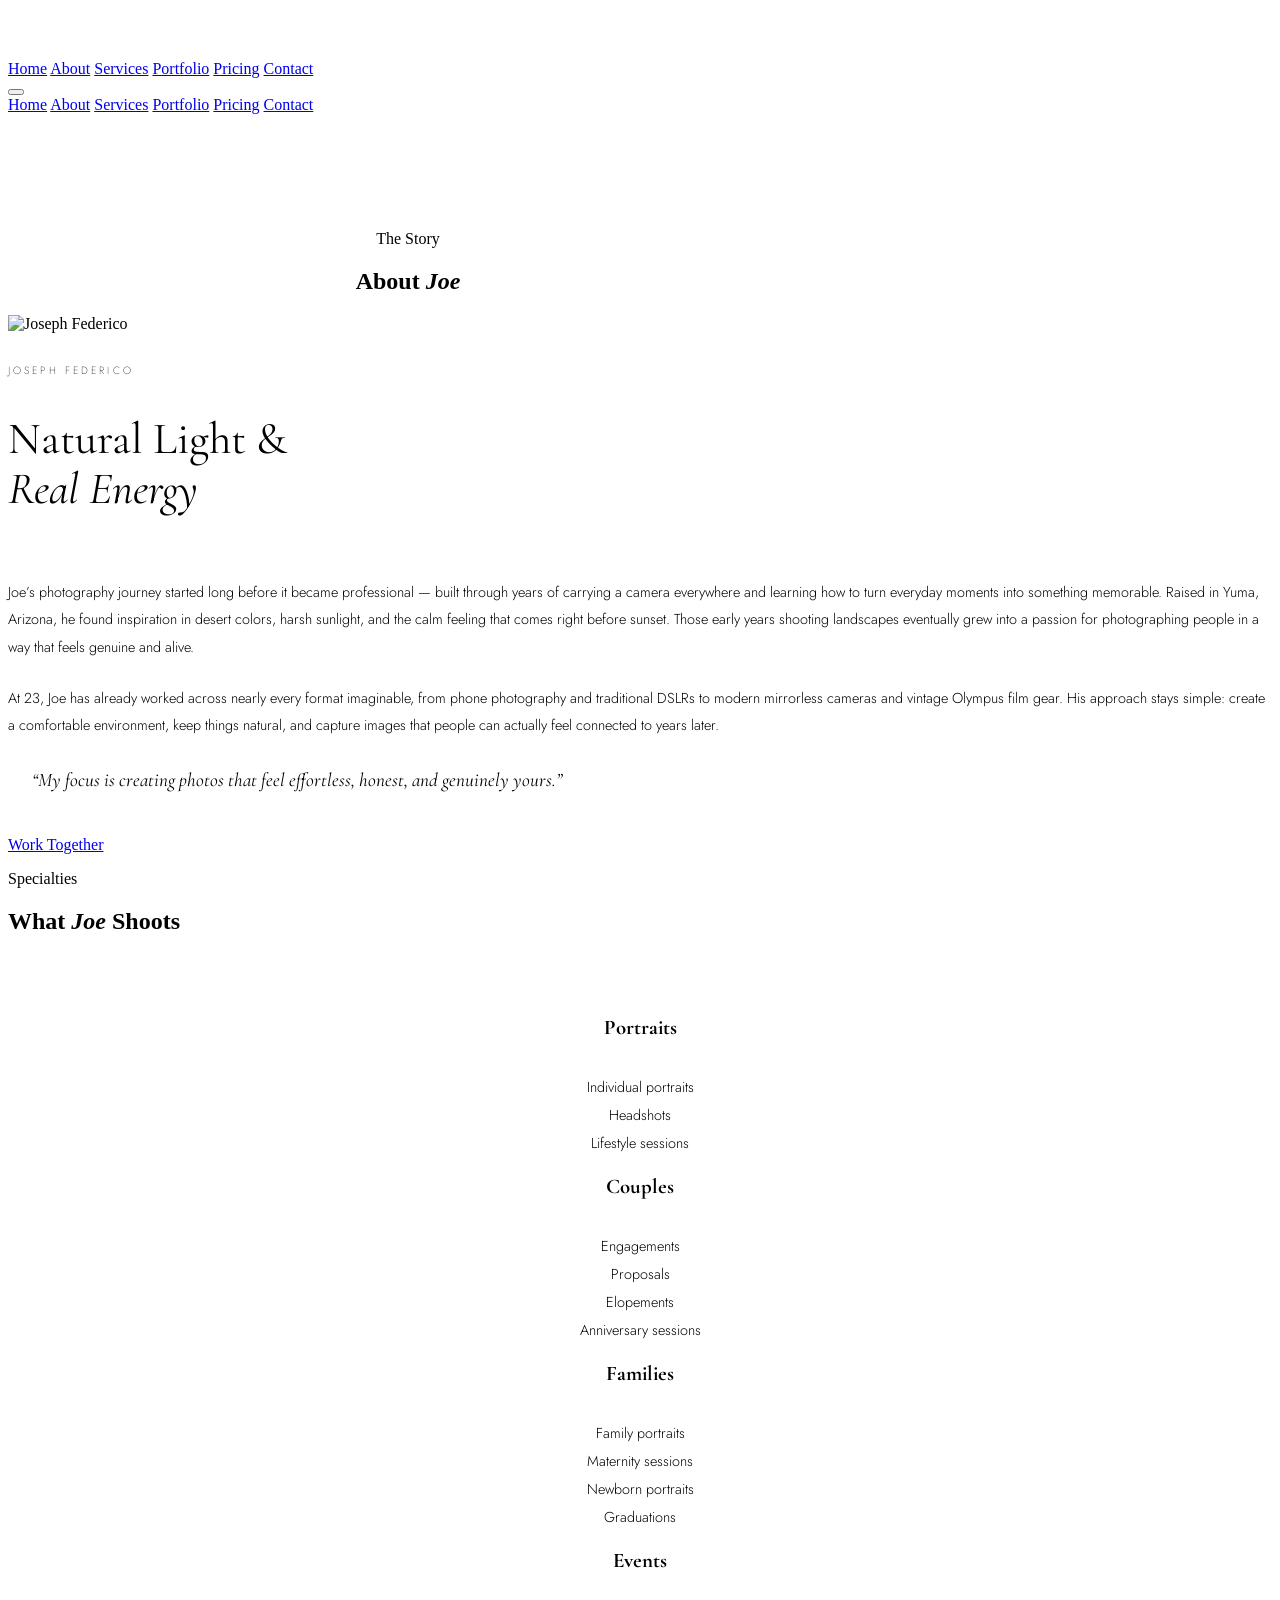
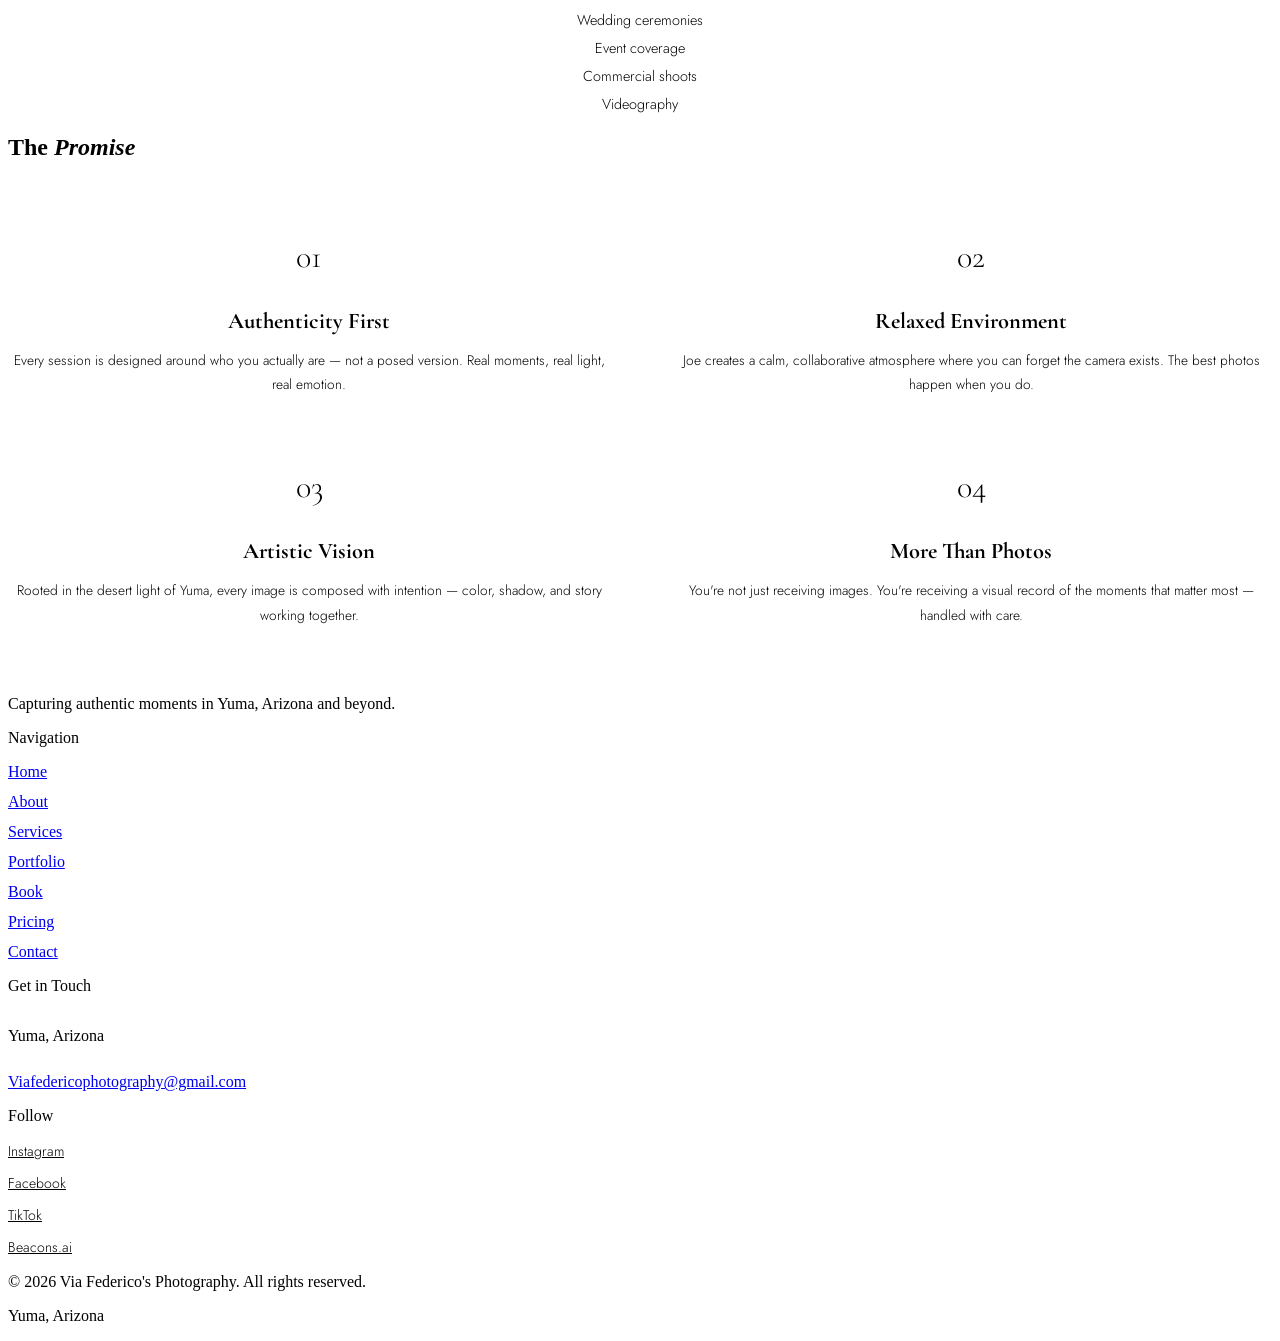
==== about.html @ 16ed3be1 "Add Vercel Web Analytics script to all pages Co-Authored-By: Claude Opus 5.5 <noreply@anthropic.com>" ====
<!DOCTYPE html>
<html lang="en">
  <head>
    <meta charset="utf-8" />
    <meta name="viewport" content="width=device-width, initial-scale=1" />
    <title>About | Via Federico's Photography</title>
    <meta
      name="description"
      content="Learn about Joe, the photographer behind Via Federico's Photography in Yuma, Arizona."
    />
    <link rel="preconnect" href="https://fonts.googleapis.com" />
    <link rel="preconnect" href="https://fonts.gstatic.com" crossorigin="anonymous" />
    <link href="https://fonts.googleapis.com/css2?family=Cormorant+Garamond:ital,wght@0,300;0,400;0,500;0,600;1,300;1,400;1,500&family=Jost:wght@200;300;400;500&display=swap" rel="stylesheet" />
    <link rel="icon" href="logo.png" type="image/png" />
    <link rel="stylesheet" href="site.css" />
  </head>
  <body>
    <header class="nav-header" id="siteHeader">
      <div class="nav-inner container">
        <a href="index.html" style="display:flex;align-items:center;gap:12px;text-decoration:none;">
          <img id="logoImage" src="logo.png" alt="Via Federico's Photography" style="height:52px;width:auto;filter:brightness(0) invert(1);transition:height 0.4s ease,filter 0.4s ease;" />
        </a>
        <nav class="nav-links">
          <a class="nav-link" href="index.html">Home</a>
          <a class="nav-link" href="about.html">About</a>
          <a class="nav-link" href="services.html">Services</a>
          <a class="nav-link" href="portfolio.html">Portfolio</a>
          <a class="nav-link" href="pricing.html">Pricing</a>
          <a class="nav-link" href="contact.html">Contact</a>
        </nav>
        <button class="mobile-menu-btn" id="menuToggle" aria-label="Toggle menu">
          <span id="burgerTop"></span>
          <span id="burgerMiddle"></span>
          <span id="burgerBottom"></span>
        </button>
      </div>
      <div class="mobile-menu" id="mobileMenu">
        <nav>
          <a href="index.html">Home</a>
          <a href="about.html">About</a>
          <a href="services.html">Services</a>
          <a href="portfolio.html">Portfolio</a>
          <a href="pricing.html">Pricing</a>
          <a href="contact.html">Contact</a>
        </nav>
      </div>
    </header>

    <main style="padding-top:100px;">
      <section class="hero-compact">
        <div class="hero-backdrop"></div>
        <div class="hero-grid" style="grid-template-columns:1fr;justify-items:center;">
          <div class="hero-copy" style="text-align:center;grid-column:1;width:100%;max-width:800px;">
            <p class="hero-subtitle">The Story</p>
            <h1 class="title">About <em>Joe</em></h1>
          </div>
        </div>
      </section>

      <section class="content-section" style="background:var(--warm-white);">
        <div class="container about-grid">
          <div class="reveal" style="position:relative;">
           <img src="assets/094A2947-Edit-1.png" alt="Joseph Federico" style="width:100%;height:auto;display:block;object-fit:cover;" />
          </div>
          <div class="reveal" style="padding-top:20px;">
            <p style="font-family:'Jost',sans-serif;font-weight:200;font-size:0.65rem;letter-spacing:0.3em;text-transform:uppercase;color:var(--olive-mid);margin-bottom:20px;">Joseph Federico</p>
            <h2 style="font-family:'Cormorant Garamond',serif;font-size:clamp(2.2rem,3.5vw,3rem);font-weight:400;color:var(--olive-deep);line-height:1.1;margin-bottom:32px;">Natural Light &amp; <br /><em>Real Energy</em></h2>
            <div style="width:60px;height:1px;background:var(--olive-light);margin-bottom:32px;"></div>
            <p style="font-family:'Jost',sans-serif;font-weight:300;font-size:0.9rem;line-height:1.9;color:var(--bark);margin-bottom:24px;">Joe’s photography journey started long before it became professional — built through years of carrying a camera everywhere and learning how to turn everyday moments into something memorable. Raised in Yuma, Arizona, he found inspiration in desert colors, harsh sunlight, and the calm feeling that comes right before sunset. Those early years shooting landscapes eventually grew into a passion for photographing people in a way that feels genuine and alive.</p>
            <p style="font-family:'Jost',sans-serif;font-weight:300;font-size:0.9rem;line-height:1.9;color:var(--bark);margin-bottom:24px;">At 23, Joe has already worked across nearly every format imaginable, from phone photography and traditional DSLRs to modern mirrorless cameras and vintage Olympus film gear. His approach stays simple: create a comfortable environment, keep things natural, and capture images that people can actually feel connected to years later.</p>
            <blockquote style="border-left:2px solid var(--olive-light);padding-left:24px;margin:0 0 40px;"><p style="font-family:'Cormorant Garamond',serif;font-style:italic;font-size:1.2rem;line-height:1.7;color:var(--olive-mid);">“My focus is creating photos that feel effortless, honest, and genuinely yours.”</p></blockquote>
            <a class="btn-dark" href="contact.html">Work Together</a>
          </div>
        </div>
      </section>

      <section class="section-compact" style="background:var(--parchment);">
        <div class="container">
          <div class="section-head center reveal" style="margin-bottom:80px;">
            <p>Specialties</p>
            <h2>What <em>Joe</em> Shoots</h2>
          </div>
          <div class="service-grid" style="text-align:center;">
            <div class="service-card reveal">
              <h3 style="font-family:'Cormorant Garamond',serif;font-size:1.3rem;color:var(--olive-deep);margin-bottom:12px;">Portraits</h3>
              <div style="width:40px;height:1px;background:var(--olive-pale);margin:12px auto 24px;"></div>
              <ul style="font-family:'Jost',sans-serif;font-weight:300;font-size:0.9rem;color:var(--bark);list-style:none;padding:0;margin:0;">
                <li style="margin-bottom:8px;">Individual portraits</li>
                <li style="margin-bottom:8px;">Headshots</li>
                <li>Lifestyle sessions</li>
              </ul>
            </div>
            <div class="service-card reveal">
              <h3 style="font-family:'Cormorant Garamond',serif;font-size:1.3rem;color:var(--olive-deep);margin-bottom:12px;">Couples</h3>
              <div style="width:40px;height:1px;background:var(--olive-pale);margin:12px auto 24px;"></div>
              <ul style="font-family:'Jost',sans-serif;font-weight:300;font-size:0.9rem;color:var(--bark);list-style:none;padding:0;margin:0;">
                <li style="margin-bottom:8px;">Engagements</li>
                <li style="margin-bottom:8px;">Proposals</li>
                <li style="margin-bottom:8px;">Elopements</li>
                <li>Anniversary sessions</li>
              </ul>
            </div>
            <div class="service-card reveal">
              <h3 style="font-family:'Cormorant Garamond',serif;font-size:1.3rem;color:var(--olive-deep);margin-bottom:12px;">Families</h3>
              <div style="width:40px;height:1px;background:var(--olive-pale);margin:12px auto 24px;"></div>
              <ul style="font-family:'Jost',sans-serif;font-weight:300;font-size:0.9rem;color:var(--bark);list-style:none;padding:0;margin:0;">
                <li style="margin-bottom:8px;">Family portraits</li>
                <li style="margin-bottom:8px;">Maternity sessions</li>
                <li style="margin-bottom:8px;">Newborn portraits</li>
                <li>Graduations</li>
              </ul>
            </div>
            <div class="service-card reveal">
              <h3 style="font-family:'Cormorant Garamond',serif;font-size:1.3rem;color:var(--olive-deep);margin-bottom:12px;">Events</h3>
              <div style="width:40px;height:1px;background:var(--olive-pale);margin:12px auto 24px;"></div>
              <ul style="font-family:'Jost',sans-serif;font-weight:300;font-size:0.9rem;color:var(--bark);list-style:none;padding:0;margin:0;">
                <li style="margin-bottom:8px;">Wedding ceremonies</li>
                <li style="margin-bottom:8px;">Event coverage</li>
                <li style="margin-bottom:8px;">Commercial shoots</li>
                <li>Videography</li>
              </ul>
            </div>
          </div>
        </div>
      </section>

      <section class="content-section" style="background:var(--warm-white);">
        <div class="container">
          <div class="section-head center reveal" style="margin-bottom:80px;">
            <h2>The <em>Promise</em></h2>
          </div>
          <div class="promise-grid" style="display:grid;grid-template-columns:1fr 1fr;gap:60px;">
            <div class="reveal">
              <div style="display:flex;flex-direction:column;align-items:center;text-align:center;">
                <div style="font-family:'Cormorant Garamond',serif;font-size:2rem;font-weight:300;color:var(--olive-mist);line-height:1;margin-bottom:12px;">01</div>
                <div>
                  <h3 style="font-family:'Cormorant Garamond',serif;font-size:1.4rem;color:var(--olive-deep);margin-bottom:12px;">Authenticity First</h3>
                  <p style="font-family:'Jost',sans-serif;font-weight:300;font-size:0.86rem;line-height:1.8;color:var(--stone);">Every session is designed around who you actually are — not a posed version. Real moments, real light, real emotion.</p>
                </div>
              </div>
            </div>
            <div class="reveal">
              <div style="display:flex;flex-direction:column;align-items:center;text-align:center;">
                <div style="font-family:'Cormorant Garamond',serif;font-size:2rem;font-weight:300;color:var(--olive-mist);line-height:1;margin-bottom:12px;">02</div>
                <div>
                  <h3 style="font-family:'Cormorant Garamond',serif;font-size:1.4rem;color:var(--olive-deep);margin-bottom:12px;">Relaxed Environment</h3>
                  <p style="font-family:'Jost',sans-serif;font-weight:300;font-size:0.86rem;line-height:1.8;color:var(--stone);">Joe creates a calm, collaborative atmosphere where you can forget the camera exists. The best photos happen when you do.</p>
                </div>
              </div>
            </div>
            <div class="reveal">
              <div style="display:flex;flex-direction:column;align-items:center;text-align:center;">
                <div style="font-family:'Cormorant Garamond',serif;font-size:2rem;font-weight:300;color:var(--olive-mist);line-height:1;margin-bottom:12px;">03</div>
                <div>
                  <h3 style="font-family:'Cormorant Garamond',serif;font-size:1.4rem;color:var(--olive-deep);margin-bottom:12px;">Artistic Vision</h3>
                  <p style="font-family:'Jost',sans-serif;font-weight:300;font-size:0.86rem;line-height:1.8;color:var(--stone);">Rooted in the desert light of Yuma, every image is composed with intention — color, shadow, and story working together.</p>
                </div>
              </div>
            </div>
            <div class="reveal">
              <div style="display:flex;flex-direction:column;align-items:center;text-align:center;">
                <div style="font-family:'Cormorant Garamond',serif;font-size:2rem;font-weight:300;color:var(--olive-mist);line-height:1;margin-bottom:12px;">04</div>
                <div>
                  <h3 style="font-family:'Cormorant Garamond',serif;font-size:1.4rem;color:var(--olive-deep);margin-bottom:12px;">More Than Photos</h3>
                  <p style="font-family:'Jost',sans-serif;font-weight:300;font-size:0.86rem;line-height:1.8;color:var(--stone);">You're not just receiving images. You're receiving a visual record of the moments that matter most — handled with care.</p>
                </div>
              </div>
            </div>
          </div>
        </div>
      </section>
    </main>

    <footer class="footer">
      <div class="container footer-grid">
        <div>
          <img src="logo.png" alt="Via Federico's Photography" style="height:60px;width:auto;margin-bottom:20px;filter:brightness(0) invert(1) opacity(0.85);" />
          <p>Capturing authentic moments in Yuma, Arizona and beyond.</p>
        </div>
        <div>
          <p class="footer-title">Navigation</p>
          <div style="display:flex;flex-direction:column;gap:12px;">
            <a href="index.html">Home</a>
            <a href="about.html">About</a>
            <a href="services.html">Services</a>
            <a href="portfolio.html">Portfolio</a>
            <a href="booking.html">Book</a>
            <a href="pricing.html">Pricing</a>
            <a href="contact.html">Contact</a>
          </div>
        </div>
        <div>
          <p class="footer-title">Get in Touch</p>
          <div style="display:flex;flex-direction:column;gap:12px;">
            <p>Yuma, Arizona</p>
            <a href="mailto:Viafedericophotography@gmail.com">Viafedericophotography@gmail.com</a>
          </div>
        </div>
        <div>
          <p class="footer-title">Follow</p>
          <div style="display:flex;flex-direction:column;gap:12px;">
            <a href="https://www.instagram.com/viafedericophotos/" target="_blank" style="font-family:'Jost',sans-serif;font-weight:300;font-size:0.88rem;color:var(--olive-pale);text-decoration:underline;display:inline-block;">Instagram</a>
            <a href="https://www.facebook.com/profile.php?id=61590409161497" target="_blank" style="font-family:'Jost',sans-serif;font-weight:300;font-size:0.88rem;color:var(--olive-pale);text-decoration:underline;display:inline-block;">Facebook</a>
            <a href="https://www.tiktok.com/@viafedericophotography" target="_blank" style="font-family:'Jost',sans-serif;font-weight:300;font-size:0.88rem;color:var(--olive-pale);text-decoration:underline;display:inline-block;">TikTok</a>
            <a href="https://beaconsai.com/viafedericophotography" target="_blank" style="font-family:'Jost',sans-serif;font-weight:300;font-size:0.88rem;color:var(--olive-pale);text-decoration:underline;display:inline-block;">Beacons.ai</a>
          </div>
        </div>
      </div>
      <div class="container footer-bottom">
        <p>&copy; 2026 Via Federico's Photography. All rights reserved.</p>
        <p>Yuma, Arizona</p>
      </div>
    </footer>

    <script src="site.js" defer></script>

    <!-- Vercel Web Analytics -->
    <script>
      window.va = window.va || function () { (window.vaq = window.vaq || []).push(arguments); };
    </script>
    <script defer src="/_vercel/insights/script.js"></script>
  </body>
</html>
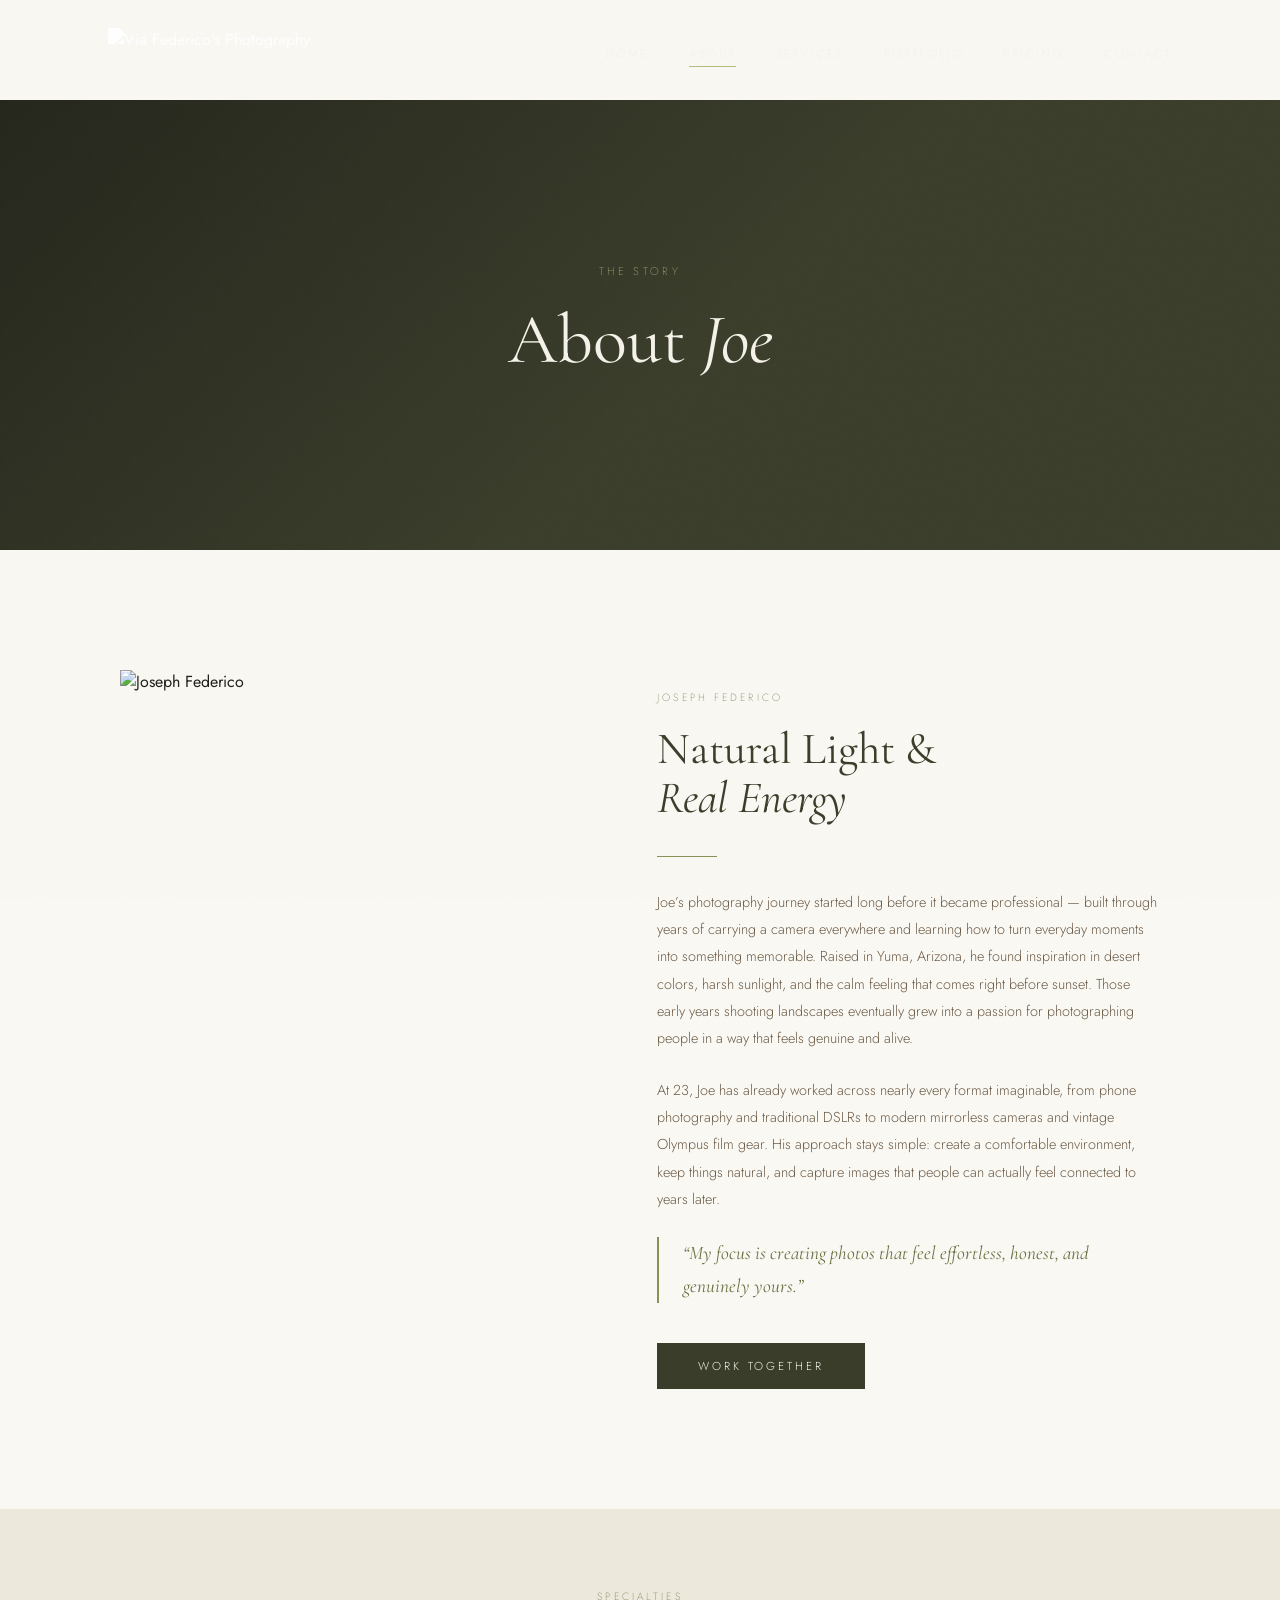
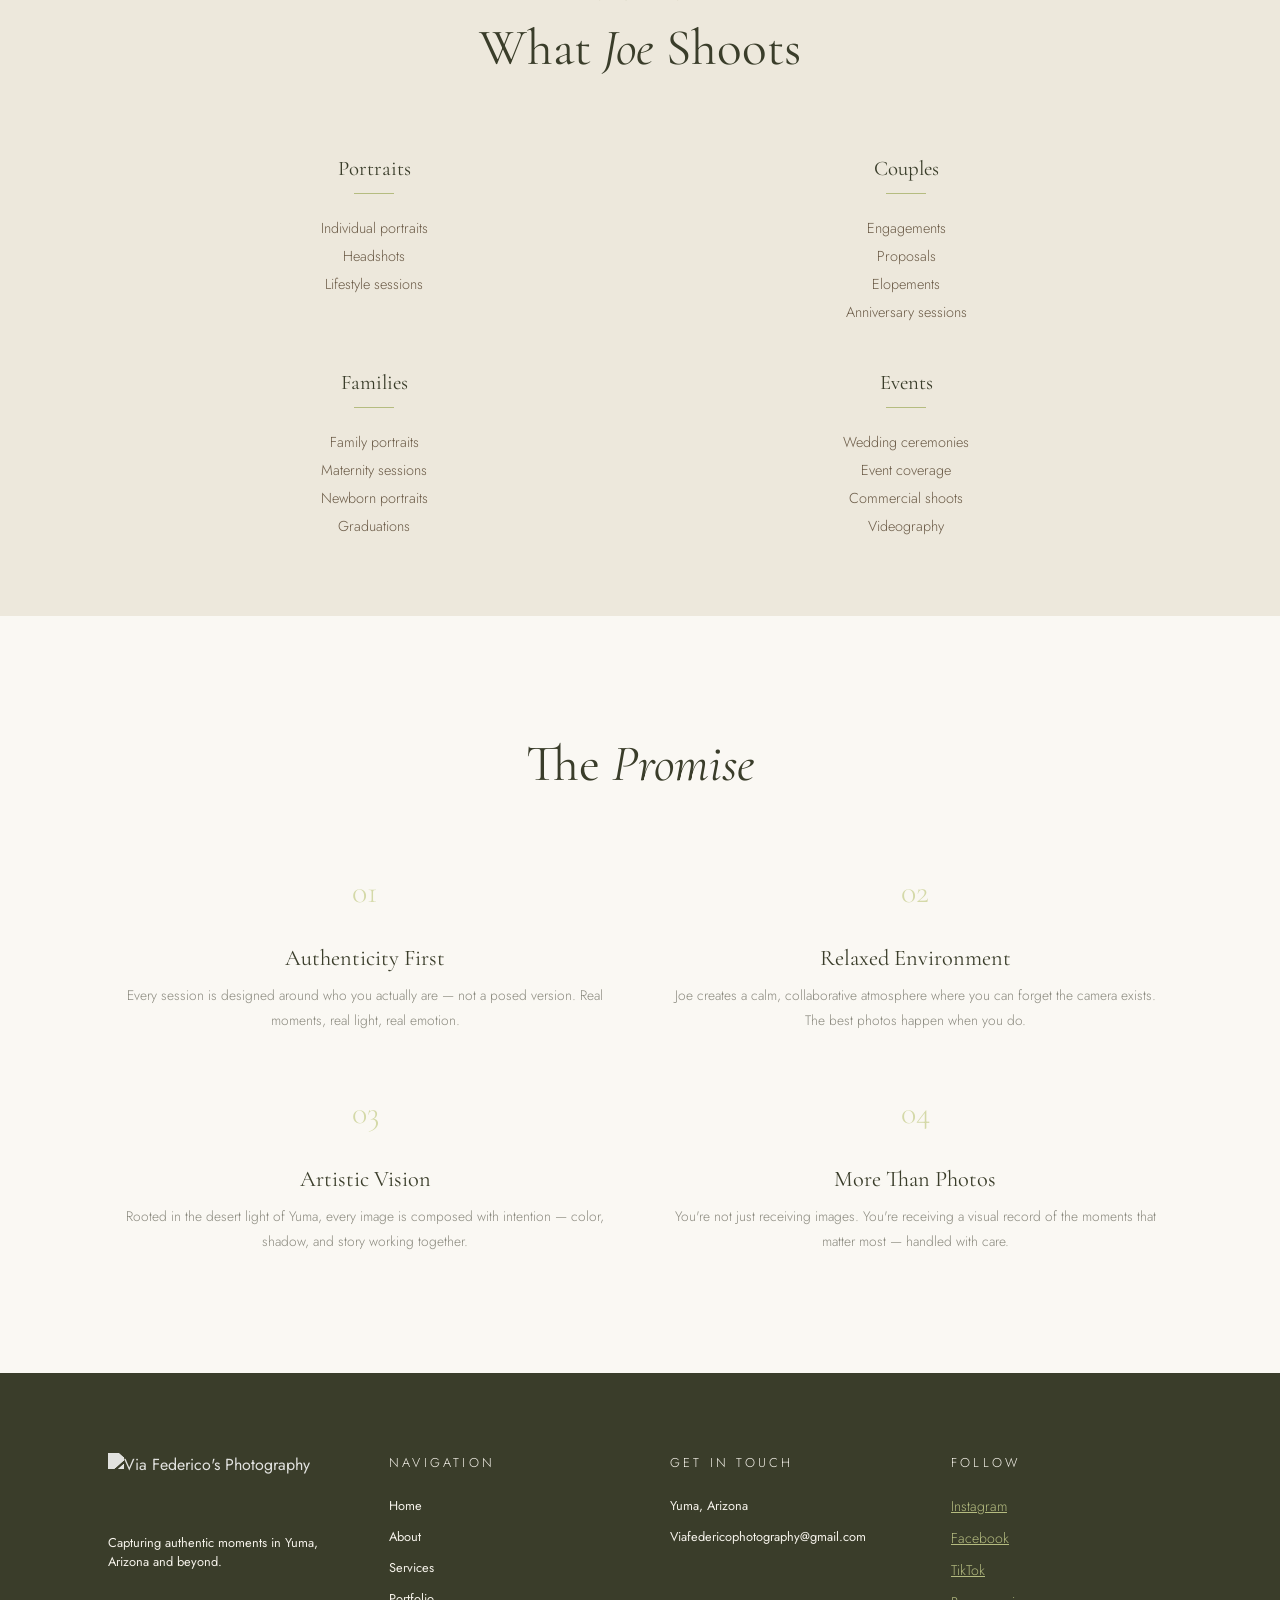
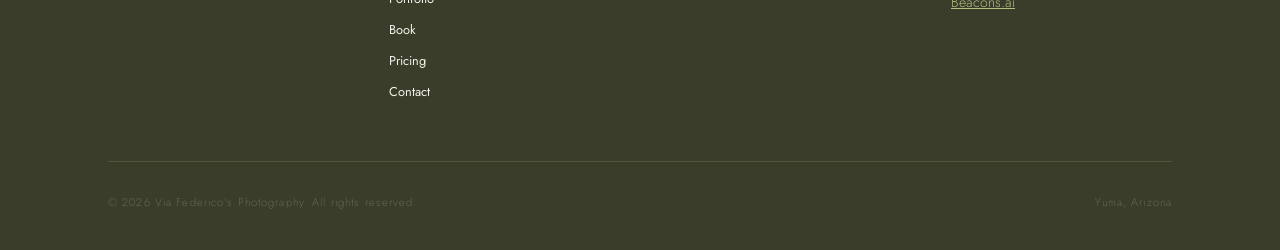
==== commit c60a6658: "Revise home, about, and pricing pages - Home: replace Recent Work grid with a 1:1 sliding carousel (" ====
--- a/about.html
+++ b/about.html
@@ -60,7 +60,7 @@
       <section class="content-section" style="background:var(--warm-white);">
         <div class="container about-grid">
           <div class="reveal" style="position:relative;">
-           <img src="assets/094A2947-Edit-1.png" alt="Joseph Federico" style="width:100%;height:auto;display:block;object-fit:cover;" />
+           <img src="assets/094A2962-2.png" alt="Joseph Federico" style="width:100%;height:auto;display:block;object-fit:cover;" />
           </div>
           <div class="reveal" style="padding-top:20px;">
             <p style="font-family:'Jost',sans-serif;font-weight:200;font-size:0.65rem;letter-spacing:0.3em;text-transform:uppercase;color:var(--olive-mid);margin-bottom:20px;">Joseph Federico</p>
@@ -74,13 +74,13 @@
         </div>
       </section>
 
-      <section class="section-compact" style="background:var(--parchment);">
+      <section class="section-compact" style="background:var(--parchment);padding-bottom:80px;">
         <div class="container">
           <div class="section-head center reveal" style="margin-bottom:80px;">
             <p>Specialties</p>
             <h2>What <em>Joe</em> Shoots</h2>
           </div>
-          <div class="service-grid" style="text-align:center;">
+          <div class="service-grid" style="text-align:center;row-gap:48px;">
             <div class="service-card reveal">
               <h3 style="font-family:'Cormorant Garamond',serif;font-size:1.3rem;color:var(--olive-deep);margin-bottom:12px;">Portraits</h3>
               <div style="width:40px;height:1px;background:var(--olive-pale);margin:12px auto 24px;"></div>
--- a/site.css
+++ b/site.css
@@ -0,0 +1,2384 @@
+:root {
+  --olive-deep: #3a3d2a;
+  --olive-dark: #4a4f32;
+  --olive-mid: #6b7042;
+  --olive-light: #8a9156;
+  --olive-pale: #b5bc80;
+  --olive-mist: #d4d9a8;
+  --cream: #f5f2ea;
+  --parchment: #ede8dc;
+  --warm-white: #faf8f3;
+  --bark: #6b5b47;
+  --terra: #a07850;
+  --sand: #c9b48a;
+  --charcoal: #1e1f18;
+  --off-black: #252620;
+  --stone: #8a897e;
+  --fog: #c8c7bc;
+  --serif: 'Cormorant Garamond', serif;
+  --sans: 'Jost', sans-serif;
+}
+
+* {
+  margin: 0;
+  padding: 0;
+  box-sizing: border-box;
+}
+
+html {
+  scroll-behavior: smooth;
+}
+
+body {
+  font-family: var(--sans);
+  background-color: var(--warm-white);
+  color: var(--charcoal);
+  -webkit-font-smoothing: antialiased;
+  overflow-x: hidden;
+}
+
+/* Headings use the serif display font, body and UI use Jost */
+h1, h2, h3, h4, h5, h6,
+.title, .subtitle, .section-head h2, .section-head h3, .offer-card h3, .pricing-card h3,
+.photographer-label, .service-label {
+  font-family: var(--serif);
+  font-weight: 400;
+}
+
+p, li, a, button, input, select, textarea, .lead, .nav-link, .offer-price, .service-copy p {
+  font-family: var(--sans);
+}
+
+/* Ensure form elements inherit the site font */
+input, textarea, select, button { font-family: var(--sans); }
+
+body::before {
+  content: '';
+  position: fixed;
+  inset: 0;
+  pointer-events: none;
+  z-index: 9999;
+  opacity: 0.025;
+  background-image: url("data:image/svg+xml,%3Csvg viewBox='0 0 256 256' xmlns='http://www.w3.org/2000/svg'%3E%3Cfilter id='noise'%3E%3CfeTurbulence type='fractalNoise' baseFrequency='0.9' numOctaves='4' stitchTiles='stitch'/%3E%3C/filter%3E%3Crect width='100%25' height='100%25' filter='url(%23noise)'/%3E%3C/svg%3E");
+  background-repeat: repeat;
+  background-size: 128px 128px;
+}
+
+img {
+  max-width: 100%;
+  display: block;
+}
+
+button,
+a {
+  font: inherit;
+}
+
+button {
+  background: none;
+  border: none;
+}
+
+.container {
+  width: min(1400px, calc(100% - 120px));
+  margin: 0 auto;
+}
+
+.nav-header {
+  position: fixed;
+  top: 0;
+  left: 0;
+  right: 0;
+  z-index: 1000;
+  transition: background 0.5s ease, box-shadow 0.5s ease, padding 0.4s ease;
+  background: transparent;
+}
+
+.nav-header.scrolled {
+  background: rgba(245, 242, 234, 0.97);
+  box-shadow: 0 1px 30px rgba(58, 61, 42, 0.08);
+  backdrop-filter: blur(12px);
+}
+
+.nav-inner {
+  display: flex;
+  align-items: center;
+  justify-content: space-between;
+  padding: 28px 48px;
+  transition: padding 0.4s ease;
+}
+
+.nav-header.scrolled .nav-inner {
+  padding: 16px 48px;
+}
+
+.nav-links {
+  display: flex;
+  gap: 40px;
+  align-items: center;
+}
+
+.nav-link {
+  color: var(--cream);
+  text-decoration: none;
+  font-family: 'Jost', sans-serif;
+  font-weight: 300;
+  font-size: 0.75rem;
+  letter-spacing: 0.2em;
+  text-transform: uppercase;
+  position: relative;
+  transition: color 0.3s ease;
+}
+
+.nav-header.scrolled .nav-link {
+  color: var(--olive-deep);
+}
+
+.nav-link::after {
+  content: '';
+  position: absolute;
+  bottom: -4px;
+  left: 0;
+  width: 0;
+  height: 1px;
+  background: var(--olive-pale);
+  transition: width 0.4s ease;
+}
+
+.nav-link:hover {
+  color: var(--olive-pale);
+}
+
+.nav-link:hover::after,
+.nav-link.active::after {
+  width: 100%;
+}
+
+/* Book link styling — highlighted CTA */
+.nav-book {
+  border: 1px solid rgba(245, 242, 234, 0.4);
+  border-radius: 4px;
+  padding: 6px 12px;
+  margin: 0 8px;
+  transition: all 0.3s ease;
+}
+
+.nav-header.scrolled .nav-book {
+  border-color: var(--olive-mid);
+  background: rgba(107, 112, 66, 0.08);
+}
+
+.nav-book:hover {
+  border-color: rgba(245, 242, 234, 0.8);
+  background: rgba(245, 242, 234, 0.08);
+}
+
+.nav-header.scrolled .nav-book:hover {
+  border-color: var(--olive-deep);
+  background: rgba(107, 112, 66, 0.15);
+}
+
+.mobile-menu-btn {
+  display: none;
+  gap: 6px;
+  flex-direction: column;
+  justify-content: center;
+  align-items: center;
+}
+
+.mobile-menu-btn span {
+  width: 24px;
+  height: 1px;
+  background: var(--cream);
+  transition: all 0.3s ease;
+}
+
+/* Burger becomes dark on scrolled (light) header */
+.nav-header.scrolled .mobile-menu-btn span {
+  background: var(--olive-deep);
+}
+
+/* Burger stays dark while mobile menu is open */
+.mobile-menu-btn.open span {
+  background: var(--olive-deep);
+}
+
+.mobile-menu {
+  background: rgba(245, 242, 234, 0.98);
+  overflow: hidden;
+  max-height: 0;
+  transition: max-height 0.5s cubic-bezier(0.16, 1, 0.3, 1);
+  backdrop-filter: blur(12px);
+}
+
+.mobile-menu.open {
+  max-height: 420px;
+}
+
+.mobile-menu nav {
+  padding: 20px 48px 32px;
+  display: flex;
+  flex-direction: column;
+  gap: 20px;
+}
+
+.mobile-menu a {
+  color: var(--olive-deep);
+  text-decoration: none;
+  font-family: 'Jost', sans-serif;
+  font-weight: 300;
+  font-size: 0.75rem;
+  letter-spacing: 0.2em;
+  text-transform: uppercase;
+}
+
+.hero-section,
+.hero-hero {
+  position: relative;
+  height: 100vh;
+  min-height: 700px;
+  background: var(--olive-deep);
+  overflow: hidden;
+  display: flex;
+  align-items: center;
+}
+
+.hero-compact {
+  position: relative;
+  height: 50vh;
+  min-height: 380px;
+  background: var(--olive-deep);
+  overflow: hidden;
+  display: flex;
+  align-items: center;
+}
+
+.hero-backdrop {
+  position: absolute;
+  inset: 0;
+  background: linear-gradient(135deg, rgba(30, 31, 24, 0.78) 0%, rgba(58, 61, 42, 0.45) 55%, transparent 100%);
+  z-index: 1;
+}
+
+.hero-grid {
+  position: relative;
+  z-index: 2;
+  display: grid;
+  grid-template-columns: 1fr 1fr;
+  gap: 80px;
+  width: 100%;
+  max-width: 1400px;
+  margin: 0 auto;
+  padding: 0 60px;
+  align-items: center;
+}
+
+.hero-copy p,
+.hero-copy h1,
+.hero-copy h2,
+.hero-copy h3,
+.hero-copy h4,
+.hero-compact p,
+.hero-compact h1 {
+  color: var(--cream);
+}
+
+.hero-subtitle,
+.hero-compact .hero-subtitle {
+  font-family: 'Jost', sans-serif;
+  font-weight: 200;
+  font-size: 0.7rem;
+  letter-spacing: 0.3em;
+  text-transform: uppercase;
+  color: var(--olive-pale);
+  margin-bottom: 24px;
+}
+
+.title,
+.hero-compact .title {
+  font-family: 'Cormorant Garamond', serif;
+  font-size: clamp(3.2rem, 5.5vw, 5.2rem);
+  font-weight: 400;
+  line-height: 1.05;
+  margin-bottom: 10px;
+}
+
+.subtitle {
+  font-family: 'Cormorant Garamond', serif;
+  font-size: clamp(3.2rem, 5.5vw, 5.2rem);
+  font-weight: 300;
+  font-style: italic;
+  line-height: 1.05;
+  color: var(--olive-mist);
+  margin-bottom: 36px;
+}
+
+.lead {
+  font-family: 'Jost', sans-serif;
+  font-weight: 300;
+  font-size: 0.92rem;
+  line-height: 1.85;
+  color: rgba(245, 242, 234, 0.7);
+  max-width: 400px;
+  margin-bottom: 48px;
+}
+
+.hero-actions,
+.hero-actions--wrap {
+  display: flex;
+  gap: 20px;
+  flex-wrap: wrap;
+}
+
+.btn-primary,
+.btn-dark {
+  display: inline-block;
+  padding: 14px 40px;
+  font-family: 'Jost', sans-serif;
+  font-weight: 300;
+  font-size: 0.72rem;
+  letter-spacing: 0.25em;
+  text-transform: uppercase;
+  text-decoration: none;
+  cursor: pointer;
+  transition: all 0.4s ease;
+}
+
+.btn-primary {
+  position: relative;
+  overflow: hidden;
+  border: 1px solid var(--olive-pale);
+  color: var(--cream);
+  background: transparent;
+}
+
+.btn-primary::before {
+  content: '';
+  position: absolute;
+  inset: 0;
+  background: var(--olive-mid);
+  transform: translateX(-100%);
+  transition: transform 0.4s ease;
+  z-index: -1;
+}
+
+.btn-primary:hover::before {
+  transform: translateX(0);
+}
+
+.btn-primary:hover {
+  border-color: var(--olive-mid);
+}
+
+.btn-dark {
+  background: var(--olive-deep);
+  border: 1px solid var(--olive-deep);
+  color: var(--cream);
+}
+
+.btn-dark:hover {
+  background: var(--olive-mid);
+  border-color: var(--olive-mid);
+}
+
+.btn-small {
+  padding: 10px 24px;
+  font-size: 0.7rem;
+  letter-spacing: 0.22em;
+}
+
+.get-in-touch {
+  padding: 100px 60px 110px;
+}
+
+.get-in-touch .section-head {
+  margin-bottom: 24px;
+}
+
+.get-in-touch .lead {
+  margin-bottom: 32px;
+  color: rgba(245, 242, 234, 0.9);
+}
+
+.photographer-copy h3 {
+  font-family: 'Cormorant Garamond', serif;
+  font-size: clamp(2.0rem, 4vw, 3.2rem);
+  font-weight: 400;
+  line-height: 1.05;
+  color: var(--olive-deep);
+  margin-bottom: 18px;
+}
+
+.hero-image {
+  display: flex;
+  justify-content: center;
+  align-items: center;
+}
+
+.hero-image img {
+  max-width: 420px;
+  width: 100%;
+  opacity: 1;
+  filter: none;
+  mix-blend-mode: normal;
+}
+
+.hero-scroll-hint {
+  position: absolute;
+  bottom: 40px;
+  right: 60px;
+  z-index: 2;
+  display: flex;
+  flex-direction: column;
+  align-items: center;
+  gap: 8px;
+}
+
+.hero-scroll-hint span {
+  font-family: 'Jost', sans-serif;
+  font-weight: 200;
+  font-size: 0.58rem;
+  letter-spacing: 0.25em;
+  text-transform: uppercase;
+  color: rgba(245, 242, 234, 0.35);
+  writing-mode: vertical-rl;
+}
+
+.hero-scroll-line {
+  width: 1px;
+  height: 50px;
+  background: linear-gradient(to bottom, rgba(245, 242, 234, 0.3), transparent);
+  animation: pulseAnim 2s infinite;
+}
+
+.slideshow-container {
+  position: absolute;
+  inset: 0;
+}
+
+.slideshow-slide {
+  position: absolute;
+  inset: 0;
+  opacity: 0;
+  transition: opacity 1.4s ease-in-out;
+}
+
+.slideshow-slide.active {
+  opacity: 1;
+}
+
+.photo-placeholder {
+  background-color: #1a1a1a;
+  position: relative;
+  overflow: hidden;
+}
+
+.photo-placeholder::after {
+  content: 'RESERVED';
+  position: absolute;
+  top: 50%;
+  left: 50%;
+  transform: translate(-50%, -50%);
+  font-family: 'Jost', sans-serif;
+  font-weight: 200;
+  font-size: 0.65rem;
+  letter-spacing: 0.35em;
+  color: rgba(255, 255, 255, 0.25);
+  text-transform: uppercase;
+}
+
+.slideshow-dot-row {
+  position: absolute;
+  bottom: 40px;
+  left: 60px;
+  display: flex;
+  gap: 8px;
+  z-index: 10;
+}
+
+.slide-dot {
+  border: none;
+  cursor: pointer;
+  padding: 0;
+  transition: all 0.4s ease;
+  background: rgba(245, 242, 234, 0.3);
+  height: 2px;
+}
+
+.slide-dot.active {
+  width: 28px;
+  background: var(--olive-pale);
+}
+
+.slide-dot:not(.active) {
+  width: 8px;
+}
+
+.slide-caption {
+  position: absolute;
+  bottom: 80px;
+  left: 60px;
+  font-family: 'Cormorant Garamond', serif;
+  font-style: italic;
+  font-size: 1.1rem;
+  color: rgba(245, 242, 234, 0.45);
+  letter-spacing: 0.05em;
+}
+
+.marquee-strip {
+  background: var(--olive-mid);
+  padding: 26px 60px;
+  display: flex;
+  align-items: center;
+  justify-content: center;
+  gap: 50px;
+  flex-wrap: wrap;
+}
+
+.marquee-item {
+  font-family: 'Jost', sans-serif;
+  font-weight: 200;
+  font-size: 0.65rem;
+  letter-spacing: 0.3em;
+  text-transform: uppercase;
+  color: var(--cream);
+  opacity: 0.85;
+  display: flex;
+  align-items: center;
+  gap: 20px;
+}
+
+.marquee-item .dot {
+  width: 4px;
+  height: 4px;
+  border-radius: 50%;
+  background: var(--olive-pale);
+  opacity: 0.5;
+}
+
+.content-section,
+.section-block,
+.section-compact {
+  padding: 120px 60px;
+}
+
+.section-compact {
+  padding: 80px 60px 0;
+}
+
+.section-head {
+  text-align: left;
+  margin-bottom: 72px;
+}
+
+.section-head.center {
+  text-align: center;
+}
+
+.section-head p {
+  font-family: 'Jost', sans-serif;
+  font-weight: 200;
+  font-size: 0.65rem;
+  letter-spacing: 0.3em;
+  text-transform: uppercase;
+  color: var(--olive-mid);
+  margin-bottom: 16px;
+}
+
+.section-head h2 {
+  font-family: 'Cormorant Garamond', serif;
+  font-size: clamp(2.4rem, 4vw, 3.4rem);
+  font-weight: 400;
+  color: var(--olive-deep);
+  line-height: 1.1;
+}
+
+.section-head p.lead {
+  font-family: 'Jost', sans-serif;
+  font-weight: 300;
+  font-size: 0.88rem;
+  line-height: 1.85;
+  color: var(--stone);
+  max-width: 380px;
+  margin-left: auto;
+}
+
+.portfolio-filters,
+.pricing-tabs {
+  display: flex;
+  flex-wrap: wrap;
+  gap: 8px;
+  justify-content: center;
+}
+
+.filter-button,
+.tab-button {
+  background: none;
+  border: none;
+  padding: 12px 20px;
+  font-family: 'Jost', sans-serif;
+  font-weight: 300;
+  font-size: 0.75rem;
+  letter-spacing: 0.2em;
+  text-transform: uppercase;
+  color: var(--stone);
+  cursor: pointer;
+  transition: all 0.3s ease;
+}
+
+.filter-button.active,
+.tab-button.active {
+  color: var(--olive-deep);
+  border-bottom: 2px solid var(--olive-mid);
+}
+
+.portfolio-grid {
+  columns: 3 300px;
+  gap: 10px;
+}
+
+.portfolio-item {
+  break-inside: avoid;
+  margin-bottom: 10px;
+  position: relative;
+  overflow: hidden;
+}
+
+.portfolio-item.hidden {
+  display: none;
+}
+
+.portfolio-item .overlay {
+  position: absolute;
+  inset: 0;
+  background: rgba(58, 61, 42, 0.7);
+  opacity: 0;
+  transition: opacity 0.4s ease;
+  display: flex;
+  align-items: center;
+  justify-content: center;
+}
+
+.portfolio-item:hover .overlay {
+  opacity: 1;
+}
+
+.portfolio-item .overlay p,
+.portfolio-item .overlay span {
+  text-align: center;
+}
+
+.portfolio-card {
+  display: grid;
+  gap: 24px;
+  background: var(--parchment);
+  padding: 28px;
+  border: 1px solid rgba(58, 61, 42, 0.08);
+}
+
+.portfolio-card h3 {
+  font-family: 'Cormorant Garamond', serif;
+  font-size: 1.4rem;
+  color: var(--olive-deep);
+  margin-bottom: 16px;
+}
+
+.service-section,
+.pricing-section,
+.contact-section,
+.about-grid {
+  display: grid;
+  gap: 80px;
+}
+
+.about-grid {
+  grid-template-columns: 1fr 1.1fr;
+  align-items: start;
+}
+
+.service-grid {
+  display: grid;
+  grid-template-columns: repeat(2, 1fr);
+  gap: 24px;
+}
+
+.photographer-grid {
+  display: grid;
+  grid-template-columns: 60% 40%;
+  gap: 80px;
+  align-items: start;
+}
+
+.photographer-media .photo-placeholder {
+  min-height: 620px;
+  border: 1px solid rgba(58, 61, 42, 0.12);
+  box-shadow: 0 40px 70px rgba(58, 61, 42, 0.08);
+  background-color: #111111;
+}
+
+.photographer-media {
+  position: relative;
+  display: flex;
+  justify-content: center;
+}
+.photographer-copy {
+  display: flex;
+  flex-direction: column;
+  justify-content: center;
+}
+
+.promise-grid {
+  display: grid;
+  grid-template-columns: 1fr 1fr;
+  gap: 60px;
+}
+
+.promise-grid > div > div {
+  display: flex;
+  flex-direction: row;
+  align-items: flex-start;
+  gap: 24px;
+}
+
+.promise-grid > div > div > div:first-child {
+  font-family: 'Cormorant Garamond', serif;
+  font-size: 2rem;
+  font-weight: 300;
+  color: var(--olive-mist);
+  line-height: 1;
+  flex-shrink: 0;
+  padding-top: 4px;
+}
+
+.offer-grid,
+.client-box-grid {
+  display: grid;
+  grid-template-columns: repeat(3, minmax(0, 1fr));
+  gap: 24px;
+  max-width: 1200px;
+  margin: 0 auto;
+  grid-auto-rows: 1fr;
+}
+
+.client-words {
+  padding-top: 140px;
+  padding-bottom: 140px;
+}
+
+.client-words .section-head {
+  margin-bottom: 48px;
+}
+
+.client-words .section-head p {
+  color: var(--olive-mist);
+  letter-spacing: 0.35em;
+}
+
+.client-words .section-head h2 {
+  font-size: clamp(2.8rem, 5vw, 4.4rem);
+  color: var(--cream);
+}
+
+.client-box-grid {
+  gap: 36px;
+  max-width: 1180px;
+  margin: 0 auto;
+}
+
+.client-box {
+  background: rgba(255,255,255,0.02);
+  border: 1px solid rgba(255,255,255,0.03);
+  padding: 44px 36px;
+  min-height: 300px;
+  text-align: left;
+}
+
+.client-box h3 {
+  color: var(--olive-mist);
+  font-family: 'Cormorant Garamond', serif;
+  font-style: italic;
+  font-size: 1.1rem;
+  margin-top: 28px;
+}
+
+.client-box p {
+  color: rgba(245,242,234,0.72);
+  font-style: italic;
+  line-height: 1.9;
+  margin-top: 12px;
+}
+
+.client-box::before {
+  content: '';
+  position: absolute;
+  inset: 0;
+  border: 1px solid rgba(58,61,42,0.04);
+  pointer-events: none;
+}
+
+.client-box .quote-mark {
+  color: rgba(245,242,234,0.06);
+}
+
+.offer-card {
+  display: flex;
+  flex-direction: column;
+  justify-content: center;
+  align-items: center;
+  background: var(--warm-white);
+  color: var(--charcoal);
+  border: 1px solid rgba(58, 61, 42, 0.25);
+  padding: 32px;
+  text-decoration: none;
+  transition: transform 0.3s ease, border-color 0.3s ease, box-shadow 0.3s ease, background 0.3s ease;
+  min-height: 320px;
+  text-align: center;
+}
+
+.client-box {
+  display: flex;
+  flex-direction: column;
+  justify-content: center;
+  align-items: center;
+  background: rgba(245,242,234,0.02);
+  color: var(--cream);
+  border: 1px solid rgba(245,242,234,0.04);
+  padding: 32px;
+  text-decoration: none;
+  transition: transform 0.3s ease, border-color 0.3s ease, box-shadow 0.3s ease, background 0.3s ease;
+  min-height: 320px;
+  text-align: center;
+}
+
+.offer-card:hover,
+.offer-card:focus-visible {
+  transform: translateY(-4px);
+  border-color: var(--olive-mid);
+  box-shadow: 0 24px 40px rgba(58, 61, 42, 0.18);
+  background: #f8f6f0;
+}
+
+.client-box:hover,
+.client-box:focus-visible {
+  transform: translateY(-4px);
+  border-color: rgba(245,242,234,0.08);
+  box-shadow: 0 18px 36px rgba(0,0,0,0.14);
+  background: rgba(255,255,255,0.03);
+}
+
+.offer-card h3,
+.offer-card p,
+.client-box h3,
+.client-box p {
+  margin: 0 0 18px;
+}
+
+.offer-card h3,
+.client-box h3 {
+  font-size: clamp(1.4rem, 2.4vw, 1.7rem);
+}
+
+.photographer-label {
+  font-family: 'Jost', sans-serif;
+  font-weight: 200;
+  font-size: 0.65rem;
+  letter-spacing: 0.3em;
+  text-transform: uppercase;
+  color: var(--olive-mid);
+  margin-bottom: 18px;
+}
+
+.divider {
+  width: 60px;
+  height: 2px;
+  background: var(--olive-mid);
+  margin: 8px 0 18px 0;
+}
+
+.photographer-quote {
+  font-family: 'Cormorant Garamond', serif;
+  font-size: 1rem;
+  color: var(--stone);
+}
+
+.experience-badge {
+  position: absolute;
+  bottom: -42px;
+  right: -36px;
+  width: 140px;
+  height: 110px;
+  background: var(--olive-dark);
+  color: var(--cream);
+  display: flex;
+  flex-direction: column;
+  justify-content: center;
+  align-items: center;
+  box-shadow: 0 20px 40px rgba(58,61,42,0.12);
+  transform: rotate(-2deg);
+
+}
+
+.experience-badge .exp-number {
+  font-family: 'Cormorant Garamond', serif;
+  font-size: 2.4rem;
+  line-height: 1;
+  margin-bottom: 6px;
+}
+
+.experience-badge .exp-sub {
+  font-family: 'Jost', sans-serif;
+  font-size: 0.6rem;
+  letter-spacing: 0.18em;
+  text-transform: uppercase;
+}
+
+.offer-card h3 {
+  font-family: 'Cormorant Garamond', serif;
+  color: var(--olive-deep);
+}
+
+.client-box h3 {
+  font-family: 'Cormorant Garamond', serif;
+  color: var(--cream);
+}
+
+.offer-card p {
+  color: var(--stone);
+}
+
+.client-box p {
+  color: rgba(245,242,234,0.9);
+}
+
+.offer-card .offer-price,
+.offer-card p[data-price],
+.offer-card p:last-child {
+  font-family: 'Jost', sans-serif;
+  font-weight: 500;
+  font-size: 0.9rem;
+  letter-spacing: 0.12em;
+  color: var(--olive-mid);
+  margin-top: 18px;
+}
+
+.client-box {
+  display: flex;
+  flex-direction: column;
+  justify-content: center;
+  align-items: center;
+}
+
+.client-box h3 {
+  margin-bottom: 16px;
+}
+
+.client-box p {
+  margin: 0;
+}
+
+.service-block {
+  display: grid;
+  grid-template-columns: 1fr minmax(420px, 0.55fr);
+  gap: 80px;
+  align-items: center;
+  margin-bottom: 90px;
+}
+
+.content-section--green {
+  background: linear-gradient(180deg, rgba(107,112,66,0.10) 0%, rgba(107,112,66,0.06) 100%);
+  padding: 140px 60px;
+}
+
+.services-list {
+  max-width: 1200px;
+  margin: 0 auto;
+}
+
+.service-block {
+  gap: 72px;
+}
+
+.service-block--reverse {
+  grid-template-columns: minmax(420px, 0.55fr) 1fr;
+}
+
+.service-media {
+  display: flex;
+  justify-content: center;
+}
+
+.service-media .photo-placeholder {
+  width: 100%;
+  max-width: 560px;
+  aspect-ratio: 4 / 3;
+  width: 100%;
+  background: #111111;
+  border: 1px solid rgba(58, 61, 42, 0.12);
+  box-shadow: 0 40px 80px rgba(0, 0, 0, 0.12);
+}
+
+.service-copy {
+  display: flex;
+  flex-direction: column;
+  justify-content: center;
+  gap: 24px;
+}
+
+.service-label {
+  font-family: 'Jost', sans-serif;
+  font-weight: 200;
+  font-size: 0.65rem;
+  letter-spacing: 0.3em;
+  text-transform: uppercase;
+  color: var(--olive-mid);
+  margin-bottom: 12px;
+}
+
+.service-block h2 {
+  font-family: 'Cormorant Garamond', serif;
+  font-size: clamp(2.4rem, 4vw, 3.4rem);
+  font-weight: 400;
+  color: var(--olive-deep);
+  line-height: 1.05;
+  margin: 0;
+}
+
+.service-divider {
+  width: 60px;
+  height: 1px;
+  background: var(--olive-pale);
+  margin: 0;
+}
+
+.service-copy p {
+  font-family: 'Jost', sans-serif;
+  font-weight: 300;
+  font-size: 0.92rem;
+  line-height: 1.9;
+  color: var(--stone);
+  max-width: 640px;
+  margin-bottom: 10px;
+}
+
+.service-copy {
+  padding: 4px 0;
+}
+
+.service-copy ul {
+  list-style: none;
+  padding: 0;
+  display: grid;
+  gap: 14px;
+  margin: 0;
+}
+
+.service-copy ul li {
+  font-family: 'Jost', sans-serif;
+  font-weight: 300;
+  font-size: 0.88rem;
+  color: var(--olive-mid);
+  position: relative;
+  padding-left: 18px;
+}
+
+.service-copy ul li:before {
+  content: '–';
+  position: absolute;
+  left: 0;
+  top: 0;
+  color: var(--olive-pale);
+}
+
+.service-copy a.btn-dark {
+  width: max-content;
+}
+
+.service-block.reveal {
+  opacity: 0;
+  transform: translateY(40px);
+}
+
+.service-block.reveal.reveal-left {
+  transform: translateX(-60px) translateY(40px);
+  transition: opacity 0.8s cubic-bezier(.2,.8,.2,1), transform 0.8s cubic-bezier(.2,.8,.2,1);
+}
+
+.service-block.reveal.reveal-right {
+  transform: translateX(60px) translateY(40px);
+  transition: opacity 1.05s cubic-bezier(.2,.8,.2,1), transform 1.05s cubic-bezier(.2,.8,.2,1);
+}
+
+.service-block.reveal.visible {
+  opacity: 1;
+  transform: translateX(0) translateY(0);
+}
+
+@media (max-width: 980px) {
+  .service-block,
+  .service-block--reverse {
+    grid-template-columns: 1fr;
+  }
+
+  .service-block--reverse {
+    direction: ltr;
+  }
+
+  .service-media .photo-placeholder {
+    min-height: 320px;
+  }
+}
+
+.pricing-section {
+  gap: 40px;
+}
+
+/* ── Good to Know section ── */
+.good-to-know-section {
+  background: var(--parchment);
+  padding: 100px 60px;
+}
+
+.good-to-know-grid {
+  display: grid;
+  grid-template-columns: repeat(2, 1fr);
+  gap: 40px;
+  max-width: 960px;
+  margin: 0 auto;
+}
+
+.good-to-know-item {
+  text-align: center;
+  padding-bottom: 32px;
+  border-bottom: 1px solid var(--olive-mist);
+}
+
+.good-to-know-item h3 {
+  font-family: 'Cormorant Garamond', serif;
+  font-size: 1.2rem;
+  color: var(--olive-deep);
+  margin-bottom: 12px;
+}
+
+.good-to-know-item p {
+  font-family: 'Jost', sans-serif;
+  font-weight: 300;
+  font-size: 0.84rem;
+  line-height: 1.8;
+  color: var(--stone);
+}
+
+@media (max-width: 768px) {
+  .good-to-know-section {
+    padding: 80px 20px;
+  }
+  .good-to-know-grid {
+    grid-template-columns: 1fr;
+  }
+}
+
+@media (max-width: 480px) {
+  .good-to-know-section {
+    padding: 60px 16px;
+  }
+}
+
+.pricing-grid {
+  display: grid;
+  grid-template-columns: repeat(3, 1fr);
+  gap: 24px;
+}
+
+.pricing-card {
+  padding: 48px 36px;
+  position: relative;
+  background: var(--parchment);
+  transition: transform 0.28s cubic-bezier(.2,.8,.2,1), box-shadow 0.28s ease;
+  border-radius: 10px;
+  box-shadow: 0 12px 30px rgba(15,15,15,0.06);
+  text-align: center;
+}
+
+/* Center all text elements inside pricing cards */
+.pricing-card h3,
+.pricing-card h4,
+.pricing-card p,
+.pricing-card ul,
+.pricing-card li {
+  text-align: center;
+}
+
+/* Center list items (they use flex) */
+.pricing-card li {
+  justify-content: center;
+}
+
+/* Book button full-width and centered */
+.pricing-card .btn-dark,
+.pricing-card .btn-primary {
+  display: block;
+  width: 100%;
+  text-align: center;
+  margin-top: 32px;
+}
+
+.pricing-card.popular {
+  background: var(--olive-deep);
+}
+
+.pricing-card.popular h3,
+.pricing-card.popular p,
+.pricing-card.popular li {
+  color: var(--cream);
+}
+
+.pricing-card .popular-badge {
+  position: absolute;
+  top: 18px;
+  right: 18px;
+  background: var(--olive-mid);
+  padding: 8px 16px;
+  color: var(--cream);
+  font-size: 0.62rem;
+  letter-spacing: 0.18em;
+  text-transform: uppercase;
+  border-radius: 6px;
+  box-shadow: 0 6px 18px rgba(11,12,6,0.12);
+}
+
+.pricing-card.popular {
+  transform: translateY(-6px);
+  box-shadow: 0 22px 48px rgba(11,12,6,0.18);
+}
+
+.pricing-card li {
+  list-style: none;
+  padding-bottom: 12px;
+  margin-bottom: 12px;
+  display: flex;
+  align-items: center;
+  gap: 12px;
+}
+
+.pricing-card li svg {
+  width: 12px;
+  height: 12px;
+  flex-shrink: 0;
+}
+
+.pricing-panel {
+  display: none;
+}
+
+.pricing-panel.active {
+  display: block;
+}
+
+.contact-grid {
+  display: grid;
+  grid-template-columns: 1fr 2fr;
+  gap: 100px;
+}
+
+.contact-panel {
+  display: flex;
+  flex-direction: column;
+  gap: 28px;
+}
+
+.contact-info h2,
+.section-head h2 {
+  margin-bottom: 32px;
+}
+
+.contact-info p,
+.contact-info a,
+.contact-info div p {
+  font-family: 'Jost', sans-serif;
+  font-weight: 300;
+  font-size: 0.88rem;
+  color: var(--bark);
+  line-height: 1.85;
+}
+
+.contact-info a {
+  color: var(--bark);
+  text-decoration: none;
+}
+
+.contact-info a:hover {
+  color: var(--olive-mid);
+}
+
+.contact-form {
+  display: grid;
+  gap: 36px;
+}
+
+.form-grid {
+  display: grid;
+  grid-template-columns: 1fr 1fr;
+  gap: 40px;
+}
+
+.form-field {
+  display: grid;
+  gap: 8px;
+}
+
+.form-field label {
+  font-family: 'Jost', sans-serif;
+  font-weight: 200;
+  font-size: 0.6rem;
+  letter-spacing: 0.25em;
+  text-transform: uppercase;
+  color: var(--olive-mid);
+}
+
+.form-field input,
+.form-field select,
+.form-field textarea {
+  width: 100%;
+  background: var(--warm-white);
+  border: none;
+  border-bottom: 1px solid var(--olive-mist);
+  padding: 16px 0;
+  font-family: 'Jost', sans-serif;
+  font-weight: 300;
+  font-size: 0.88rem;
+  color: var(--charcoal);
+  outline: none;
+  transition: border-color 0.3s ease;
+  letter-spacing: 0.02em;
+}
+
+.form-field textarea {
+  resize: vertical;
+  border: 1px solid var(--olive-mist);
+  padding: 16px;
+}
+
+.form-actions {
+  display: flex;
+  gap: 20px;
+  align-items: center;
+  flex-wrap: wrap;
+}
+
+.form-actions p {
+  font-family: 'Jost', sans-serif;
+  font-weight: 200;
+  font-size: 0.72rem;
+  letter-spacing: 0.05em;
+  color: var(--stone);
+}
+
+.success-message {
+  text-align: center;
+  padding: 60px 40px;
+  background: var(--warm-white);
+  border: 1px solid var(--olive-mist);
+}
+
+.success-message h2 {
+  font-family: 'Cormorant Garamond', serif;
+  font-size: 2.8rem;
+  color: var(--olive-mid);
+  font-style: italic;
+  margin-bottom: 16px;
+}
+
+.success-message p {
+  font-family: 'Jost', sans-serif;
+  font-weight: 300;
+  font-size: 0.9rem;
+  line-height: 1.8;
+  color: var(--stone);
+}
+
+.footer {
+  background: var(--olive-deep);
+  color: var(--cream);
+  padding: 80px 48px 40px;
+}
+
+.footer-grid {
+  display: grid;
+  grid-template-columns: repeat(auto-fit, minmax(220px, 1fr));
+  gap: 60px;
+  margin-bottom: 60px;
+}
+
+.footer-brand p,
+.footer-nav a,
+.footer-contact p,
+.footer-contact a {
+  font-family: 'Jost', sans-serif;
+  font-weight: 300;
+}
+
+.footer-brand p {
+  font-family: 'Cormorant Garamond', serif;
+  font-style: italic;
+  font-size: 1rem;
+  color: var(--olive-mist);
+  line-height: 1.7;
+  max-width: 260px;
+}
+
+.footer-title {
+  font-family: 'Jost', sans-serif;
+  font-weight: 300;
+  font-size: 0.65rem;
+  letter-spacing: 0.25em;
+  text-transform: uppercase;
+  color: var(--olive-pale);
+  margin-bottom: 24px;
+}
+
+/* Client box decorative elements */
+.client-box {
+  position: relative;
+  overflow: hidden;
+}
+
+.client-box .quote-mark {
+  position: absolute;
+  top: 12px;
+  left: 12px;
+  font-family: 'Cormorant Garamond', serif;
+  font-size: 3.2rem;
+  color: rgba(245,242,234,0.05);
+  line-height: 1;
+}
+
+.client-box .stars {
+  font-family: 'Jost', sans-serif;
+  color: var(--olive-pale);
+  font-size: 0.78rem;
+  letter-spacing: 0.18em;
+  margin-bottom: 8px;
+}
+
+.client-box .rating {
+  color: rgba(245,242,234,0.6);
+  font-size: 0.7rem;
+  margin-left: 8px;
+}
+
+.footer-nav a,
+.footer-contact a,
+.footer-contact p,
+.footer-brand p,
+.footer a,
+.footer p {
+  font-size: 0.8rem;
+  color: var(--cream);
+  text-decoration: none;
+  transition: color 0.3s ease;
+}
+
+.footer-nav a:hover,
+.footer-contact a:hover,
+.footer a:hover {
+  color: var(--olive-pale);
+}
+
+.footer-bottom {
+  border-top: 1px solid rgba(181, 188, 128, 0.2);
+  padding-top: 32px;
+  display: flex;
+  justify-content: space-between;
+  align-items: center;
+  flex-wrap: wrap;
+  gap: 16px;
+}
+
+.footer-bottom p {
+  font-family: 'Jost', sans-serif;
+  font-weight: 200;
+  font-size: 0.7rem;
+  letter-spacing: 0.1em;
+  color: rgba(200, 199, 188, 0.5);
+}
+
+.reveal {
+  opacity: 0;
+  transform: translateY(40px);
+  transition: opacity 0.9s ease, transform 0.9s ease;
+}
+
+.reveal.visible {
+  opacity: 1;
+  transform: translateY(0);
+}
+
+@keyframes pulseAnim {
+  0%,
+  100% {
+    opacity: 0.5;
+    transform: translateY(0);
+  }
+  50% {
+    opacity: 1;
+    transform: translateY(-6px);
+  }
+}
+
+@media (max-width: 1080px) {
+  .hero-grid,
+  .about-grid,
+  .service-section,
+  .contact-grid,
+  .photographer-grid,
+  .offer-grid,
+  .client-box-grid {
+    grid-template-columns: 1fr;
+  }
+
+  .hero-scroll-hint {
+    display: none;
+  }
+
+  .photographer-media {
+    order: 2;
+  }
+
+  .photographer-copy {
+    order: 1;
+  }
+
+  .photographer-grid {
+    gap: 40px;
+  }
+}
+
+@media (max-width: 768px) {
+  html {
+    font-size: 16px;
+  }
+
+  /* Global fixes */
+  input, textarea, select {
+    font-size: 16px !important;
+  }
+
+  button, .btn-primary, .btn-dark {
+    min-height: 44px;
+  }
+
+  /* Navigation */
+  .nav-inner {
+    padding: 18px 20px;
+  }
+
+  .nav-links {
+    display: none;
+  }
+
+  .mobile-menu-btn {
+    display: inline-flex;
+  }
+
+  /* Hero grid */
+  .hero-grid {
+    grid-template-columns: 1fr;
+    gap: 32px;
+    padding: 0 20px;
+  }
+
+  .hero-image img {
+    max-width: 350px;
+  }
+
+  .title {
+    font-size: clamp(2.4rem, 5vw, 3.2rem);
+  }
+
+  /* Sections padding */
+  .content-section,
+  .section-block,
+  .section-compact,
+  .get-in-touch {
+    padding: 80px 20px;
+  }
+
+  .section-head {
+    margin-bottom: 48px;
+  }
+
+  .section-head h2 {
+    font-size: clamp(2rem, 4vw, 2.8rem);
+  }
+
+  /* Service blocks */
+  .service-block,
+  .service-block--reverse {
+    grid-template-columns: 1fr;
+    gap: 40px;
+  }
+
+  .service-media .photo-placeholder {
+    min-height: 300px;
+  }
+
+  /* Grid layouts */
+  .about-grid,
+  .service-grid,
+  .pricing-grid,
+  .offer-grid,
+  .contact-grid {
+    grid-template-columns: 1fr;
+  }
+
+  .client-box-grid {
+    grid-template-columns: repeat(2, 1fr);
+    gap: 20px;
+  }
+
+  /* Photographer grid */
+  .photographer-grid {
+    grid-template-columns: 1fr;
+    gap: 40px;
+  }
+
+  .photographer-media .photo-placeholder {
+    min-height: 400px;
+  }
+
+  /* Portfolio */
+  .portfolio-grid {
+    columns: 2 280px;
+    gap: 12px;
+  }
+
+  /* Pricing */
+  .pricing-tabs {
+    gap: 6px;
+  }
+
+  .pricing-card {
+    padding: 36px 24px;
+  }
+
+  /* Form */
+  .form-grid {
+    grid-template-columns: 1fr;
+    gap: 28px;
+  }
+
+  .form-field input,
+  .form-field select,
+  .form-field textarea {
+    font-size: 16px;
+  }
+
+  /* Footer */
+  .footer {
+    padding: 60px 20px 32px;
+  }
+
+  .footer-grid {
+    grid-template-columns: repeat(2, 1fr);
+    gap: 40px;
+  }
+
+  .footer-grid > div:nth-child(n+3) {
+    grid-column: auto;
+  }
+
+  /* Footer social links display */
+  .footer-grid > div:last-child > div > a {
+    display: block;
+    margin-bottom: 8px;
+  }
+
+  /* Marquee */
+  .marquee-strip {
+    padding: 20px;
+  }
+
+  /* Container */
+  .container {
+    width: calc(100% - 40px);
+  }
+
+  /* Text improvements */
+  p, .lead {
+    line-height: 1.65;
+  }
+
+  /* ── Mobile text centering – site-wide ── */
+  .section-head,
+  .section-head h2,
+  .section-head p,
+  .section-head p.lead {
+    text-align: center;
+    margin-left: auto;
+    margin-right: auto;
+  }
+
+  .service-copy,
+  .service-copy h2,
+  .service-copy p,
+  .service-label,
+  .service-copy ul,
+  .service-copy ul li {
+    text-align: center;
+  }
+
+  /* Remove left-hanging dash bullet on mobile */
+  .service-copy ul li {
+    padding-left: 0;
+  }
+  .service-copy ul li:before {
+    display: none;
+  }
+
+  /* Center service divider line */
+  .service-divider,
+  .divider {
+    margin-left: auto;
+    margin-right: auto;
+  }
+
+  /* Center CTA buttons in service blocks */
+  .service-copy a.btn-dark,
+  .service-copy a.btn-primary {
+    width: auto;
+    display: block;
+    text-align: center;
+    margin: 0 auto;
+  }
+
+  /* Photographer section */
+  .photographer-copy,
+  .photographer-copy h3,
+  .photographer-label,
+  .photographer-quote {
+    text-align: center;
+  }
+  .photographer-copy .divider {
+    margin-left: auto;
+    margin-right: auto;
+  }
+
+  /* Pricing cards */
+  .pricing-card,
+  .pricing-card h3,
+  .pricing-card p,
+  .pricing-card ul,
+  .pricing-card li {
+    text-align: center;
+  }
+
+  /* Specialty session grids inside pricing panels */
+  .pricing-panel [style*="display:grid"],
+  .pricing-panel [style*="display: grid"] {
+    grid-template-columns: 1fr !important;
+  }
+
+  /* Contact info */
+  .contact-info,
+  .contact-info h2,
+  .contact-info p,
+  .contact-info a,
+  .contact-panel {
+    text-align: center;
+  }
+
+  /* Offer cards */
+  .offer-card,
+  .offer-card h3,
+  .offer-card p {
+    text-align: center;
+  }
+
+  /* Footer columns */
+  .footer-grid > div,
+  .footer-title,
+  .footer-grid p,
+  .footer-grid a {
+    text-align: center;
+  }
+
+  .footer-grid > div > div {
+    align-items: center;
+    justify-content: center;
+  }
+
+  .footer-bottom {
+    justify-content: center;
+    text-align: center;
+  }
+
+  /* Good-to-Know info grid inside pricing */
+  .content-section section [style*="display:grid"],
+  .content-section section [style*="display: grid"] {
+    grid-template-columns: 1fr !important;
+  }
+
+  /* Hero lead text */
+  .hero-copy .lead,
+  .lead {
+    text-align: center;
+    margin-left: auto;
+    margin-right: auto;
+  }
+
+  /* Client / testimonial boxes */
+  .client-box,
+  .client-box h3,
+  .client-box p {
+    text-align: center;
+  }
+
+  /* Promise grid responsive */
+  .promise-grid {
+    grid-template-columns: 1fr !important;
+    gap: 40px !important;
+  }
+
+  .promise-grid > div > div {
+    flex-direction: column !important;
+    align-items: center !important;
+    text-align: center !important;
+  }
+
+  .promise-grid > div > div > div:first-child {
+    margin-bottom: 8px !important;
+    padding-top: 0 !important;
+    flex-shrink: 0 !important;
+  }
+}
+
+@media (max-width: 480px) {
+  html {
+    font-size: 16px;
+  }
+
+  /* Form inputs minimum 16px font for iOS zoom fix */
+  input, textarea, select {
+    font-size: 16px !important;
+    min-height: 44px;
+  }
+
+  /* Global padding on sections */
+  .content-section,
+  .section-block,
+  .section-compact,
+  .services-list,
+  .get-in-touch,
+  .contact-section,
+  .about-grid {
+    padding-left: 16px;
+    padding-right: 16px;
+  }
+
+  /* Buttons minimum height for tapping */
+  button, .btn-primary, .btn-dark, .filter-button, .tab-button {
+    min-height: 44px;
+  }
+
+  /* Hero section mobile */
+  .hero-image img {
+    max-width: 280px;
+  }
+
+  .hero-grid {
+    padding: 0 16px;
+    gap: 24px;
+    grid-template-columns: 1fr;
+  }
+
+  .title,
+  .subtitle {
+    font-size: clamp(2.2rem, 6vw, 3.2rem);
+  }
+
+  .hero-scroll-hint {
+    display: none;
+  }
+
+  .hero-actions,
+  .hero-actions--wrap {
+    flex-direction: column;
+    width: 100%;
+  }
+
+  .hero-actions .btn-primary,
+  .hero-actions .btn-dark,
+  .hero-actions--wrap .btn-primary,
+  .hero-actions--wrap .btn-dark {
+    width: 100%;
+    text-align: center;
+  }
+
+  /* Navigation mobile improvements */
+  .mobile-menu {
+    max-height: 0;
+  }
+
+  .mobile-menu.open {
+    max-height: 500px;
+  }
+
+  .mobile-menu nav {
+    padding: 16px 20px;
+    gap: 0;
+  }
+
+  .mobile-menu a {
+    padding: 14px 0;
+    display: block;
+    border-bottom: 1px solid rgba(58, 61, 42, 0.1);
+    min-height: 48px;
+    display: flex;
+    align-items: center;
+  }
+
+  .mobile-menu a:last-child {
+    border-bottom: none;
+  }
+
+  .nav-header.scrolled .mobile-menu a {
+    color: var(--olive-deep);
+  }
+
+  /* Logo scaling on mobile */
+  #logoImage {
+    max-height: 40px;
+  }
+
+  /* Portfolio grid single column */
+  .portfolio-grid {
+    columns: 1 100%;
+  }
+
+  /* Photographer section stack */
+  .photographer-grid {
+    grid-template-columns: 1fr;
+    gap: 24px;
+  }
+
+  .photographer-media .photo-placeholder {
+    min-height: 340px;
+  }
+
+  /* Service grid */
+  .service-grid {
+    grid-template-columns: 1fr;
+  }
+
+  .service-block,
+  .service-block--reverse {
+    grid-template-columns: 1fr;
+    gap: 24px;
+    margin-bottom: 48px;
+  }
+
+  .service-media .photo-placeholder {
+    min-height: 280px;
+  }
+
+  .service-copy a.btn-dark {
+    width: 100%;
+  }
+
+  /* Offer cards single column */
+  .offer-grid {
+    grid-template-columns: 1fr;
+  }
+
+  /* Pricing filter bar - compact padding on mobile */
+  #pricing-filter-bar {
+    padding-top: 20px;
+    padding-bottom: 16px;
+  }
+
+  /* Pricing cards single column */
+  .pricing-grid {
+    grid-template-columns: 1fr;
+  }
+
+  .pricing-tabs {
+    flex-wrap: nowrap;
+    overflow-x: auto;
+    -webkit-overflow-scrolling: touch;
+    justify-content: flex-start;
+    scrollbar-width: none;
+    -ms-overflow-style: none;
+  }
+
+  .pricing-tabs::-webkit-scrollbar {
+    display: none;
+  }
+
+  .pricing-tabs .tab-button {
+    padding: 10px 16px;
+    font-size: 0.7rem;
+    flex-shrink: 0;
+    white-space: nowrap;
+  }
+
+  .pricing-card {
+    padding: 32px 20px;
+  }
+
+  .pricing-card .popular-badge {
+    top: 12px;
+    right: 12px;
+    font-size: 0.55rem;
+  }
+
+  /* Testimonials mobile - single column */
+  .client-box-grid {
+    grid-template-columns: 1fr;
+    gap: 24px;
+  }
+
+  .client-box {
+    min-height: auto;
+    padding: 32px 20px;
+  }
+
+  /* Contact grid single column */
+  .contact-grid {
+    grid-template-columns: 1fr;
+    gap: 40px;
+  }
+
+  .contact-panel {
+    gap: 24px;
+  }
+
+  /* Contact info cards */
+  .contact-info {
+    display: grid;
+    grid-template-columns: 1fr;
+    gap: 20px;
+  }
+
+  /* Form grid single column */
+  .form-grid {
+    grid-template-columns: 1fr;
+    gap: 24px;
+  }
+
+  .form-field input,
+  .form-field select,
+  .form-field textarea {
+    font-size: 16px;
+    min-height: 44px;
+  }
+
+  .form-field textarea {
+    min-height: 120px;
+  }
+
+  /* About grid */
+  .about-grid {
+    grid-template-columns: 1fr;
+    gap: 32px;
+  }
+
+  .about-media {
+    order: -1;
+  }
+
+  /* Marquee strip */
+  .marquee-strip {
+    padding: 20px 16px;
+    gap: 20px;
+  }
+
+  .marquee-item {
+    font-size: 0.6rem;
+    gap: 12px;
+  }
+
+  /* Text improvements for readability */
+  p, .lead, body {
+    line-height: 1.7;
+  }
+
+  /* Footer improvements */
+  .footer {
+    padding: 60px 16px 32px;
+  }
+
+  .footer-grid {
+    grid-template-columns: 1fr;
+    gap: 32px;
+  }
+
+  .footer-title {
+    margin-bottom: 16px;
+  }
+
+  .footer-nav a,
+  .footer-contact a,
+  .footer a {
+    display: block;
+    padding: 8px 0;
+  }
+
+  /* Footer social media row */
+  .footer-grid > div:last-child > div {
+    display: flex;
+    flex-wrap: wrap;
+    justify-content: center;
+    gap: 12px;
+  }
+
+  .footer-grid > div:last-child a {
+    display: inline-block;
+  }
+
+  /* Card shadows on mobile */
+  .offer-card,
+  .pricing-card,
+  .portfolio-card {
+    box-shadow: 0 6px 16px rgba(58, 61, 42, 0.12);
+  }
+
+  /* Break long words */
+  p, li, a, span, div {
+    overflow-wrap: break-word;
+    word-wrap: break-word;
+  }
+
+  /* Responsive images */
+  img {
+    max-width: 100%;
+    height: auto;
+  }
+
+  /* Slideshow elements mobile */
+  .slideshow-dot-row,
+  .slide-caption {
+    left: 16px;
+  }
+
+  .slide-dot {
+    height: 1px;
+  }
+
+  .slide-dot.active {
+    width: 20px;
+  }
+
+  .slide-dot:not(.active) {
+    width: 6px;
+  }
+
+  /* Animations slightly reduced for mobile */
+  .reveal {
+    transition-duration: 0.6s !important;
+  }
+
+  .reveal-left,
+  .reveal-right {
+    transition-duration: 0.6s !important;
+  }
+
+  /* Section heads mobile */
+  .section-head {
+    margin-bottom: 40px;
+  }
+
+  .section-head h2 {
+    font-size: clamp(1.8rem, 5vw, 2.4rem);
+  }
+
+  .section-head.center {
+    text-align: center;
+  }
+
+  /* Dividers */
+  .divider,
+  .service-divider {
+    margin-bottom: 16px;
+  }
+
+  /* Container adjustments */
+  .container {
+    width: calc(100% - 32px);
+  }
+
+  /* Hero section tablet fix */
+  .hero-section,
+  .hero-hero {
+    min-height: 500px;
+  }
+
+  .hero-compact {
+    min-height: 300px;
+  }
+
+  /* Booking iframe mobile */
+  .booking-iframe {
+    width: 100% !important;
+    min-height: 600px;
+  }
+
+  /* No horizontal scroll */
+  body, html {
+    overflow-x: hidden;
+  }
+}
+
+/* ── Google Form Embed ── */
+.google-form-wrapper {
+  max-width: 800px;
+  margin-left: auto;
+  margin-right: auto;
+  padding: 0 48px;
+  overflow-x: hidden;
+}
+
+.google-form-iframe {
+  width: 100%;
+  max-width: 100%;
+  height: 2436px;
+  overflow-x: hidden;
+  display: block;
+  border: none;
+  background: transparent;
+}
+
+@media (max-width: 768px) {
+  .google-form-wrapper {
+    padding: 0 24px;
+  }
+  .google-form-iframe {
+    height: 2600px;
+  }
+}
+
+@media (max-width: 480px) {
+  .google-form-iframe {
+    height: 2800px;
+  }
+}
+
+/* ── Recent Work Carousel ── */
+.work-carousel {
+  position: relative;
+  width: 100%;
+  max-width: 560px;
+  margin: 0 auto;
+  aspect-ratio: 1 / 1;
+  overflow: hidden;
+  box-shadow: 0 24px 60px rgba(58, 61, 42, 0.18);
+  touch-action: pan-y;
+}
+
+.work-track {
+  display: flex;
+  height: 100%;
+  transition: transform 0.8s cubic-bezier(0.65, 0, 0.35, 1);
+}
+
+.work-slide {
+  position: relative;
+  flex: 0 0 100%;
+  height: 100%;
+}
+
+.work-slide .photo-placeholder {
+  height: 100%;
+  background-color: transparent;
+}
+
+.work-caption {
+  position: absolute;
+  left: 28px;
+  bottom: 28px;
+  font-family: 'Cormorant Garamond', serif;
+  font-style: italic;
+  font-size: 1.4rem;
+  color: var(--cream);
+}
+
+.work-dots {
+  position: absolute;
+  right: 28px;
+  bottom: 26px;
+  display: flex;
+  gap: 8px;
+}
+
+.work-dots button {
+  position: relative;
+  width: 22px;
+  height: 20px;
+  min-height: 0;
+  padding: 0;
+  border: none;
+  background: transparent;
+  cursor: pointer;
+  transition: width 0.3s ease;
+}
+
+.work-dots button::before {
+  content: '';
+  position: absolute;
+  left: 0;
+  right: 0;
+  top: 9px;
+  height: 2px;
+  background: rgba(245, 242, 234, 0.35);
+  transition: background 0.3s ease;
+}
+
+.work-dots button.active {
+  width: 36px;
+}
+
+.work-dots button.active::before {
+  background: var(--olive-pale);
+}
+
+@media (max-width: 480px) {
+  .work-caption {
+    left: 20px;
+    bottom: 20px;
+    font-size: 1.2rem;
+  }
+  .work-dots {
+    right: 20px;
+    bottom: 18px;
+  }
+}
+
+@media (max-width: 768px) {
+  .work-head {
+    grid-template-columns: 1fr !important;
+    gap: 16px !important;
+    margin-bottom: 40px !important;
+  }
+}
+
+@media (prefers-reduced-motion: reduce) {
+  .work-track {
+    transition: none;
+  }
+}
+
+/* ── Pricing & Specialty Session Cards ── */
+.pricing-grid .pricing-card,
+.specialty-grid .pricing-card {
+  border: 1px solid var(--olive-pale);
+  border-radius: 18px;
+  box-shadow: 0 14px 34px rgba(58, 61, 42, 0.12);
+}
+
+.pricing-grid .pricing-card.popular {
+  box-shadow: 0 22px 48px rgba(11, 12, 6, 0.18);
+}
+
+.pricing-grid .pricing-card .btn-dark,
+.pricing-grid .pricing-card .btn-primary,
+.specialty-grid .pricing-card .btn-dark {
+  border-radius: 10px;
+}
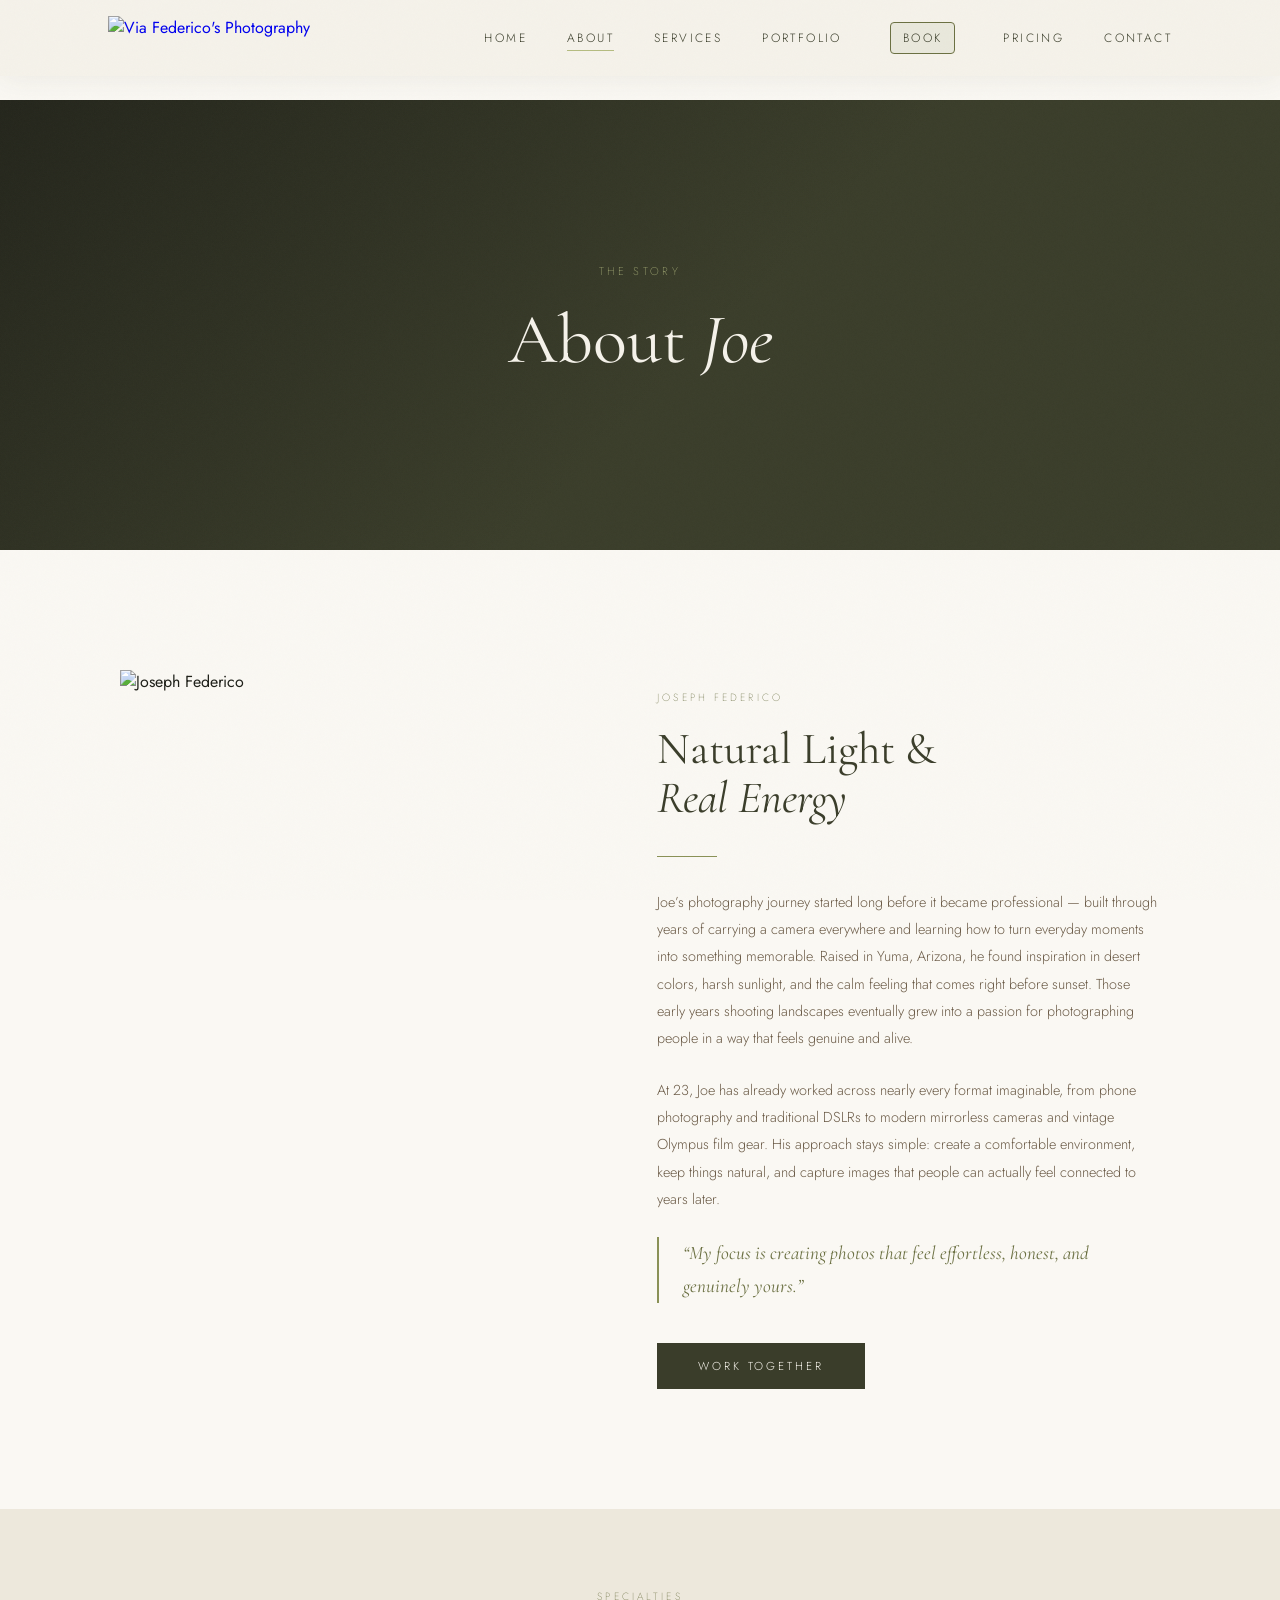
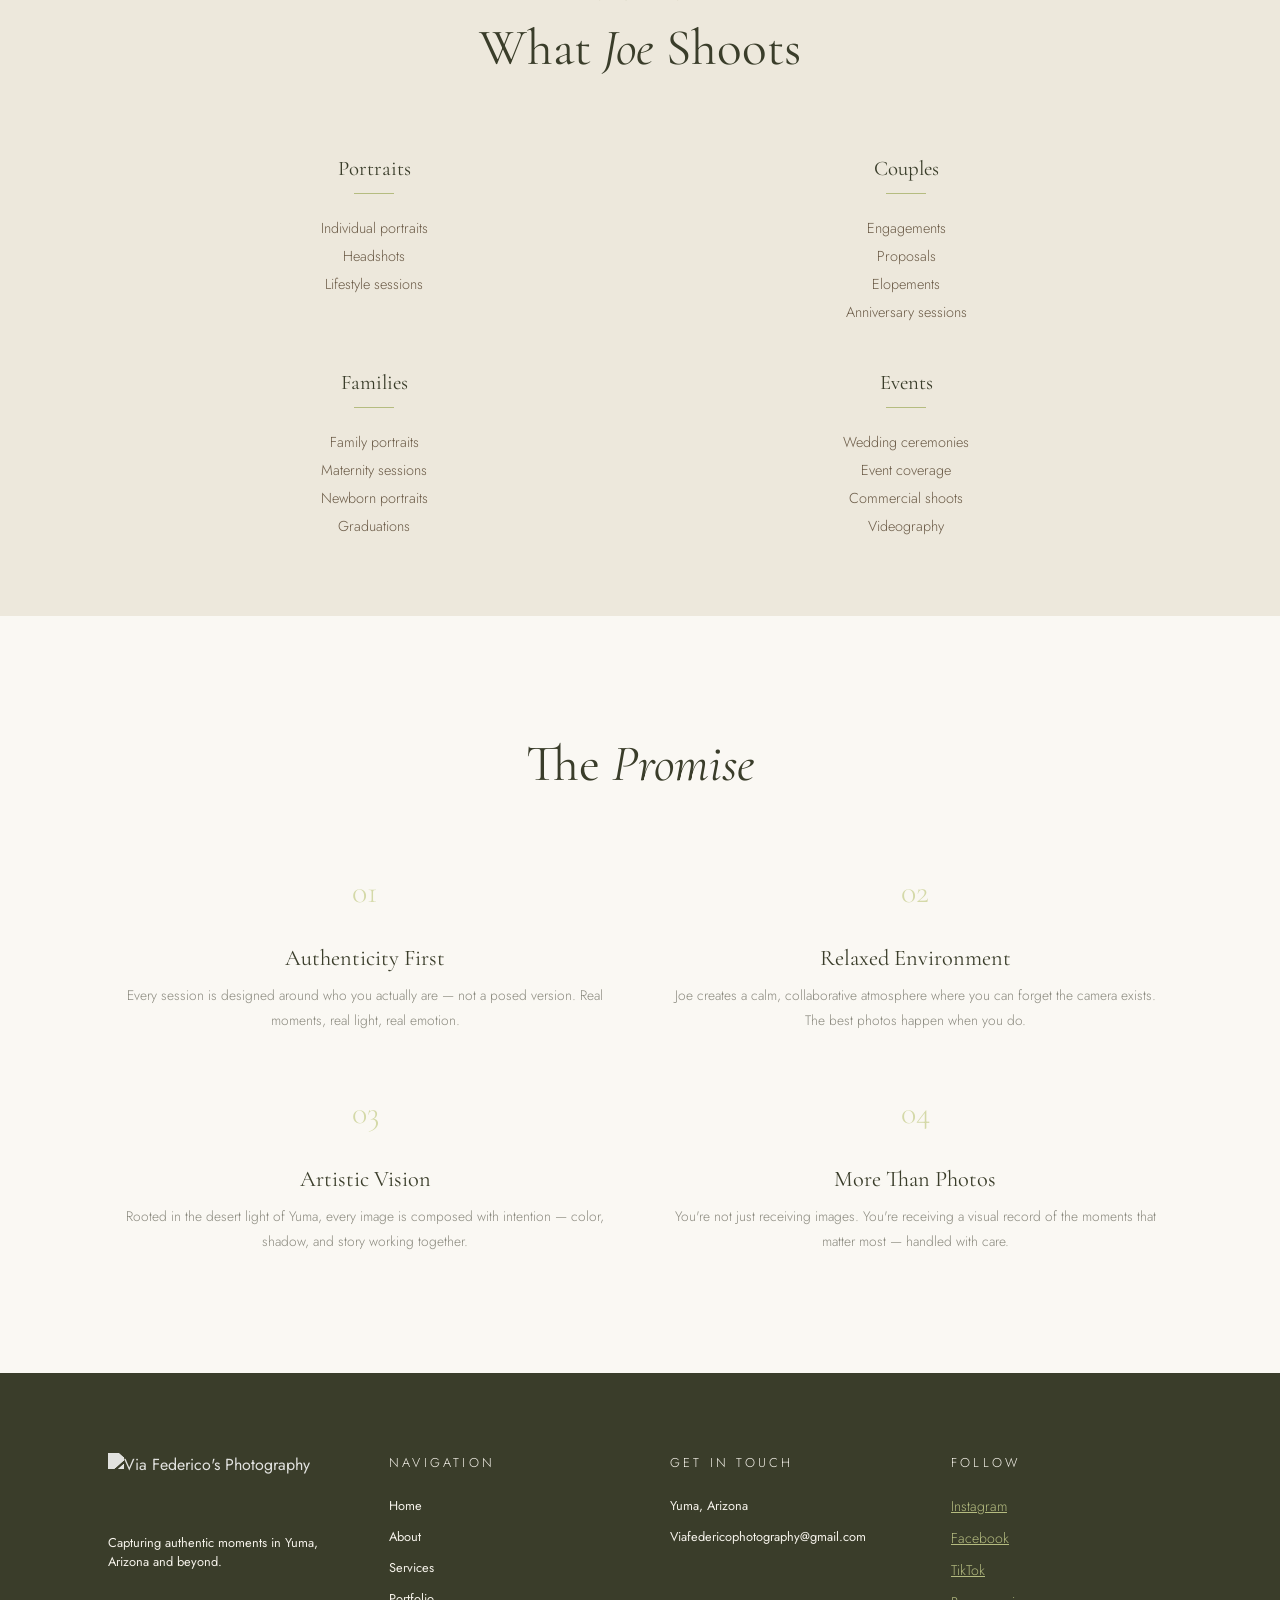
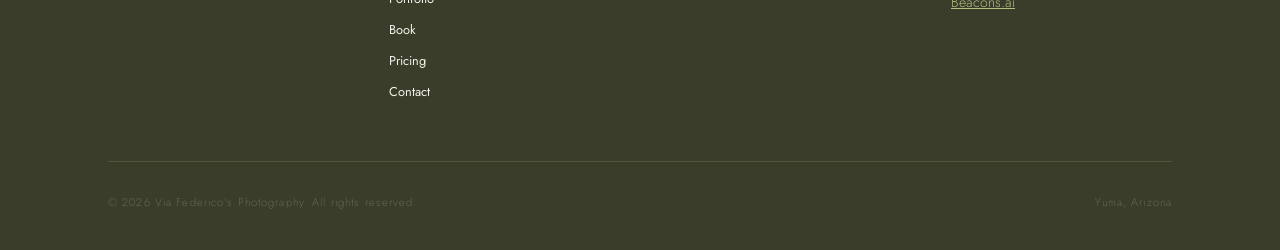
==== commit fe6353f5: "Fix inner-page nav, tighten contact sections, center mobile hero - Keep the header solid on pages wi" ====
--- a/about.html
+++ b/about.html
@@ -15,16 +15,17 @@
     <link rel="stylesheet" href="site.css" />
   </head>
   <body>
-    <header class="nav-header" id="siteHeader">
+    <header class="nav-header scrolled" id="siteHeader">
       <div class="nav-inner container">
         <a href="index.html" style="display:flex;align-items:center;gap:12px;text-decoration:none;">
-          <img id="logoImage" src="logo.png" alt="Via Federico's Photography" style="height:52px;width:auto;filter:brightness(0) invert(1);transition:height 0.4s ease,filter 0.4s ease;" />
+          <img id="logoImage" src="logo.png" alt="Via Federico's Photography" style="height:44px;width:auto;filter:none;transition:height 0.4s ease,filter 0.4s ease;" />
         </a>
         <nav class="nav-links">
           <a class="nav-link" href="index.html">Home</a>
           <a class="nav-link" href="about.html">About</a>
           <a class="nav-link" href="services.html">Services</a>
           <a class="nav-link" href="portfolio.html">Portfolio</a>
+          <a class="nav-link nav-book" href="booking.html">Book</a>
           <a class="nav-link" href="pricing.html">Pricing</a>
           <a class="nav-link" href="contact.html">Contact</a>
         </nav>
@@ -40,6 +41,7 @@
           <a href="about.html">About</a>
           <a href="services.html">Services</a>
           <a href="portfolio.html">Portfolio</a>
+          <a href="booking.html">Book</a>
           <a href="pricing.html">Pricing</a>
           <a href="contact.html">Contact</a>
         </nav>
--- a/site.css
+++ b/site.css
@@ -2382,3 +2382,47 @@
 .specialty-grid .pricing-card .btn-dark {
   border-radius: 10px;
 }
+
+/* ── Home hero: centered on mobile ── */
+@media (max-width: 768px) {
+  .hero-section .hero-copy {
+    text-align: center;
+  }
+
+  .hero-section .hero-copy .lead {
+    margin-left: auto;
+    margin-right: auto;
+  }
+
+  .hero-section .hero-image {
+    display: flex;
+    justify-content: center;
+  }
+
+  .hero-section .slide-caption {
+    left: 0;
+    right: 0;
+    bottom: 64px;
+    text-align: center;
+  }
+
+  .hero-section .slideshow-dot-row {
+    left: 50%;
+    bottom: 40px;
+    transform: translateX(-50%);
+  }
+
+  .hero-section .slide-dot {
+    min-height: 0;
+  }
+}
+
+/* ── Home: Let's Connect ── */
+@media (min-width: 1081px) {
+  .connect-grid {
+    grid-template-columns: 1fr 1fr;
+    gap: 48px;
+    max-width: 960px;
+    align-items: center;
+  }
+}
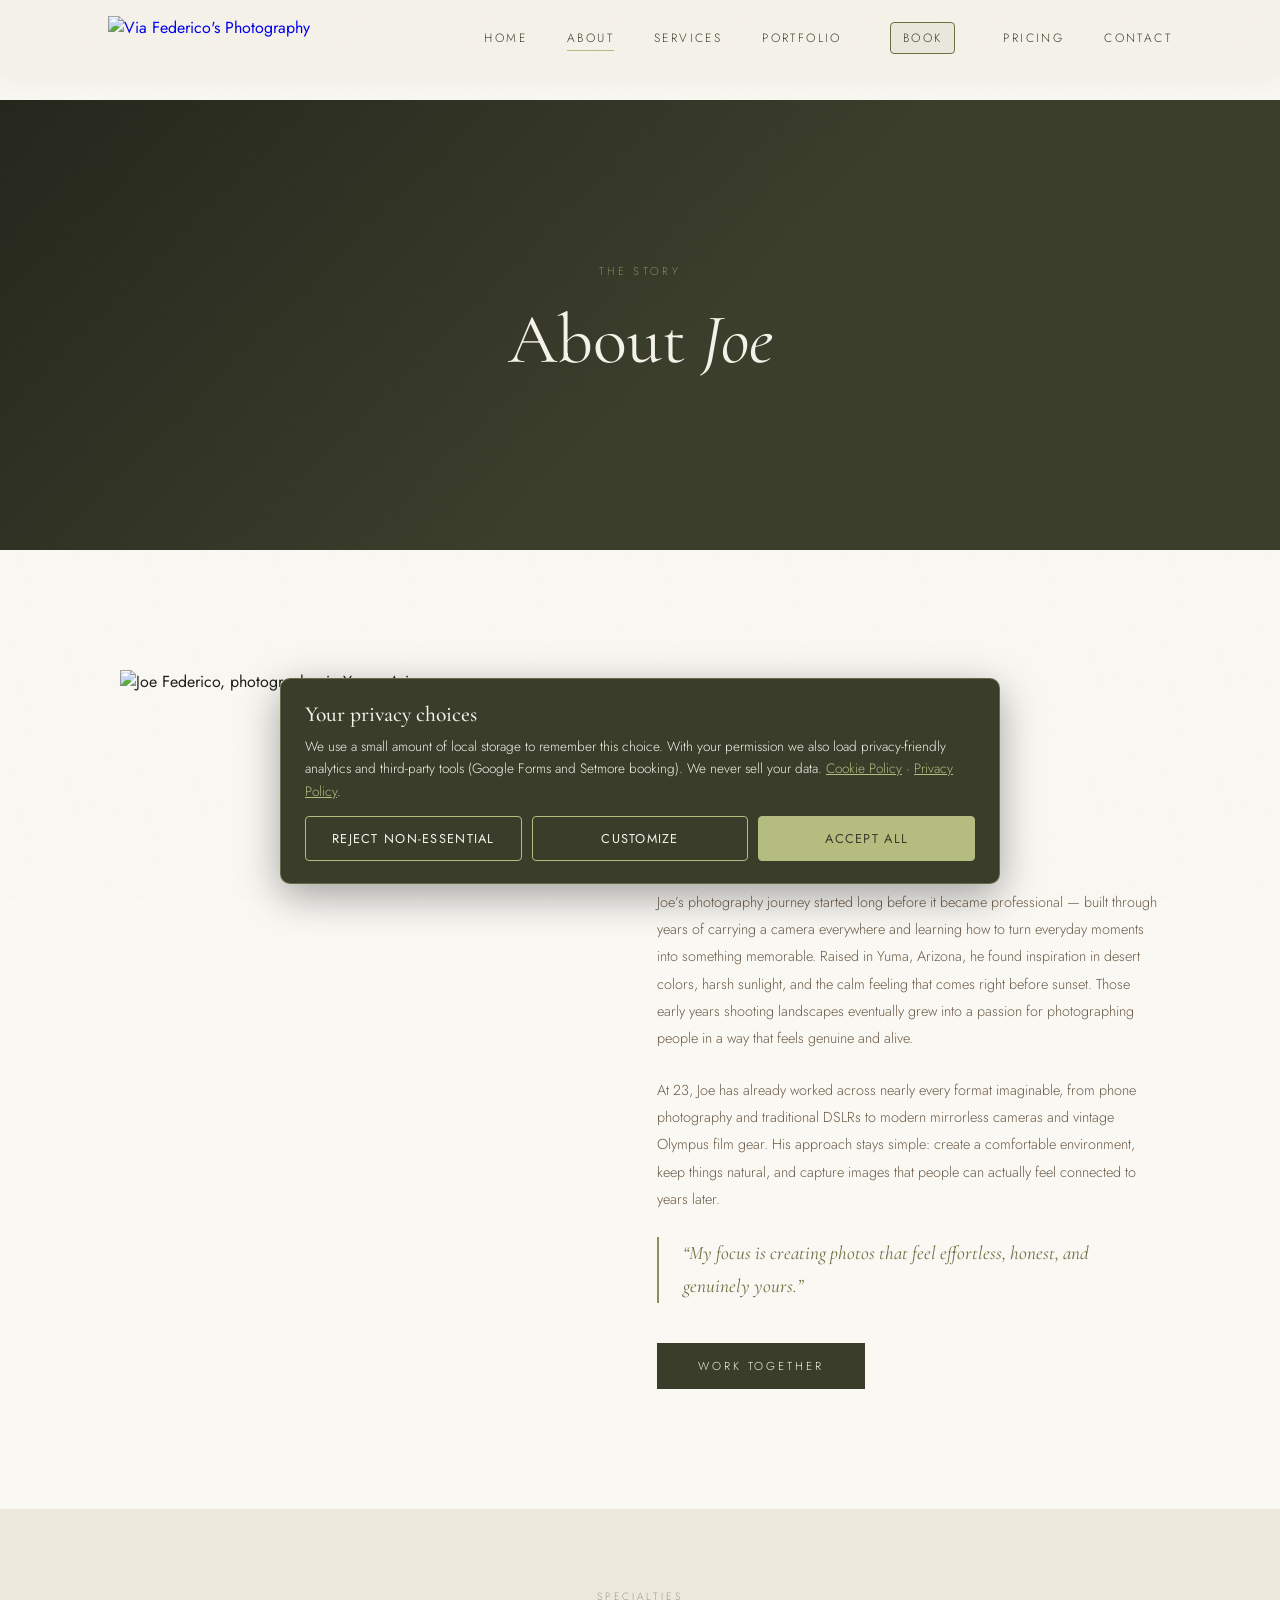
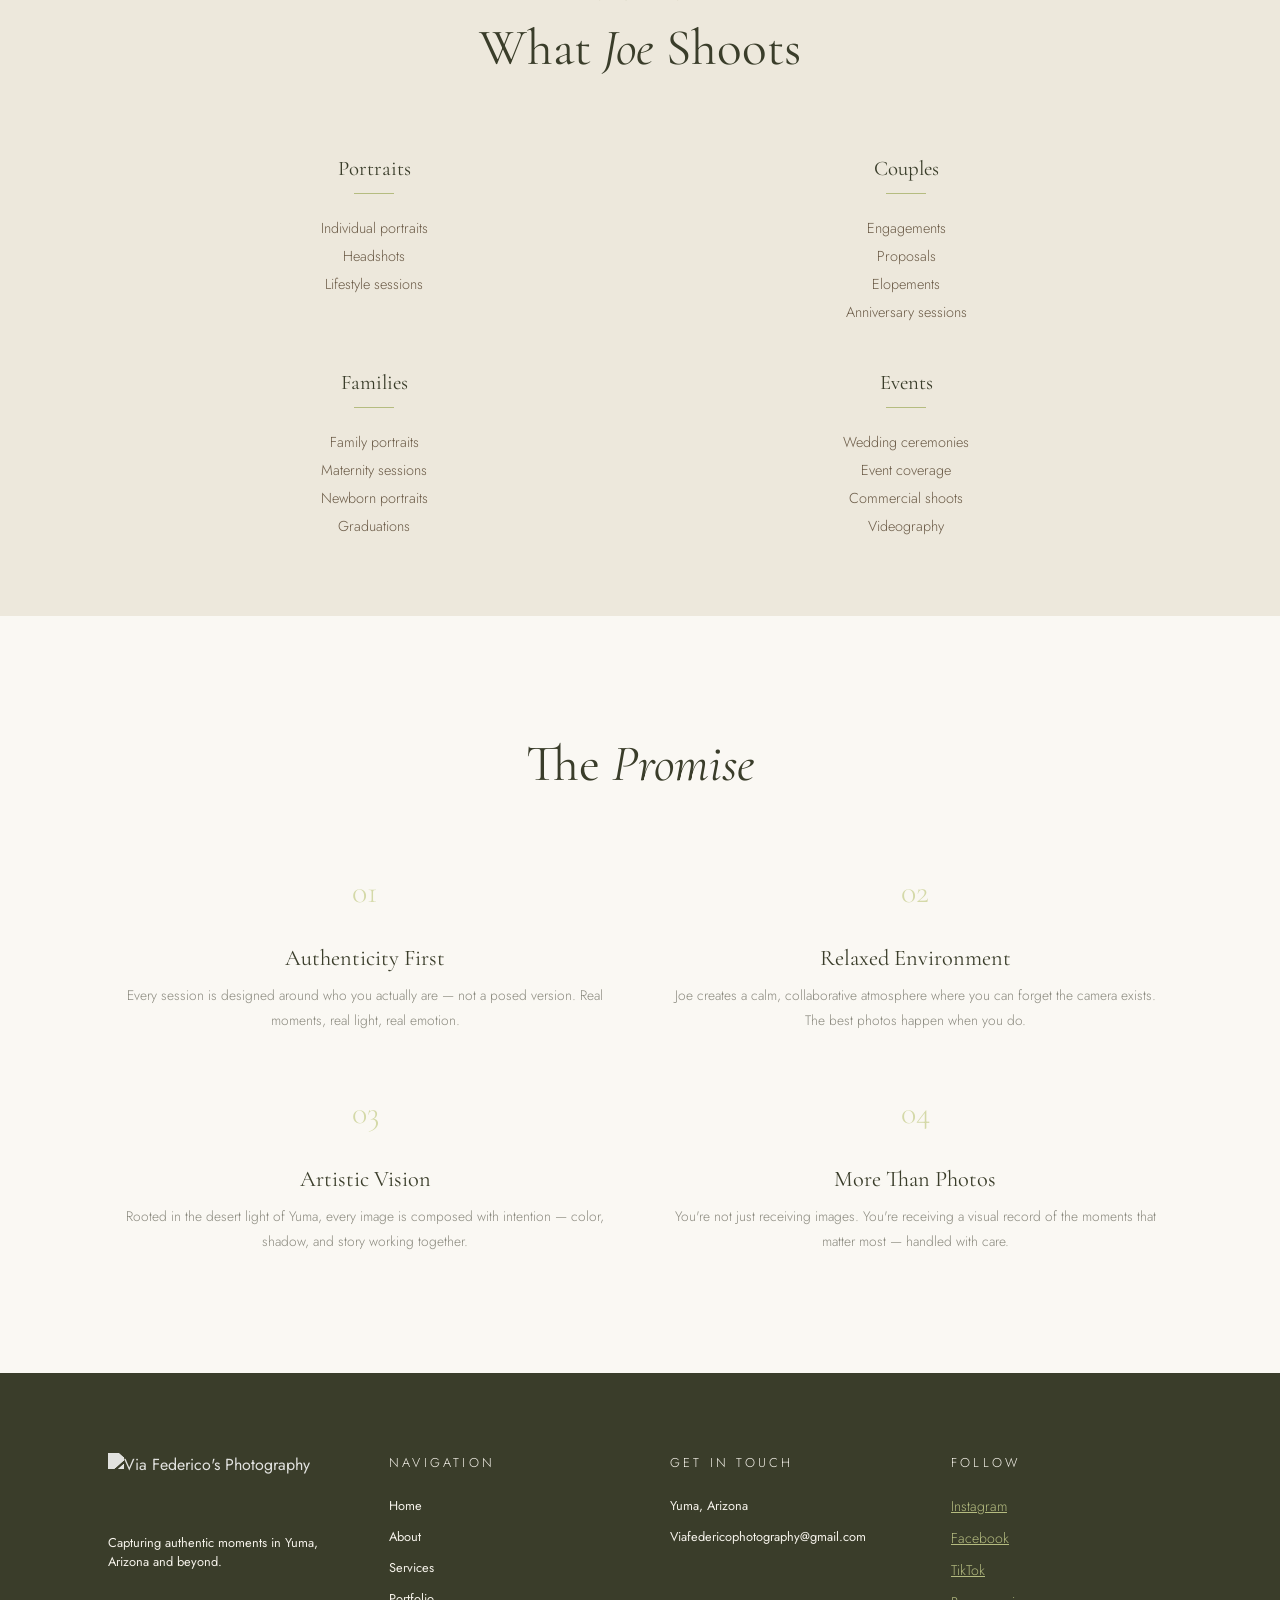
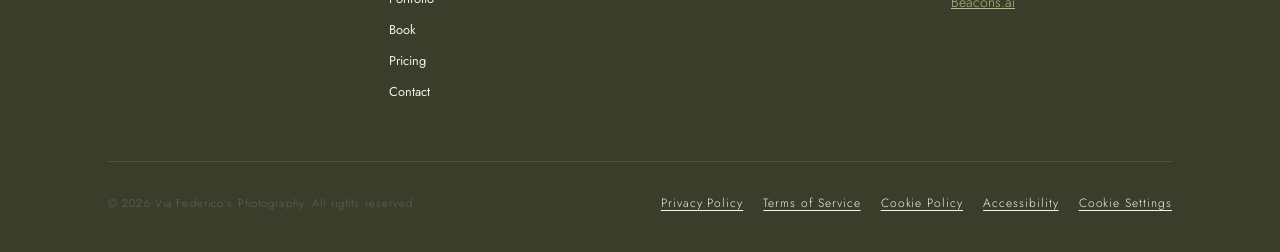
==== commit 0591c7fd: "Add legal pages, cookie consent, security headers and accessibility fixes - Add privacy, terms, cook" ====
--- a/about.html
+++ b/about.html
@@ -3,18 +3,22 @@
   <head>
     <meta charset="utf-8" />
     <meta name="viewport" content="width=device-width, initial-scale=1" />
-    <title>About | Via Federico's Photography</title>
-    <meta
-      name="description"
-      content="Learn about Joe, the photographer behind Via Federico's Photography in Yuma, Arizona."
-    />
-    <link rel="preconnect" href="https://fonts.googleapis.com" />
-    <link rel="preconnect" href="https://fonts.gstatic.com" crossorigin="anonymous" />
-    <link href="https://fonts.googleapis.com/css2?family=Cormorant+Garamond:ital,wght@0,300;0,400;0,500;0,600;1,300;1,400;1,500&family=Jost:wght@200;300;400;500&display=swap" rel="stylesheet" />
+    <title>About Joe Federico | Yuma, Arizona Photographer</title>
+    <meta name="description" content="Meet Joe Federico, the Yuma, Arizona photographer behind Via Federico's Photography. Natural light, real energy, and relaxed sessions that feel like fun." />
+    <link rel="canonical" href="https://viafedericosphotography.com/about.html" />
+    <meta property="og:type" content="website" />
+    <meta property="og:site_name" content="Via Federico's Photography" />
+    <meta property="og:title" content="About Joe Federico | Yuma, Arizona Photographer" />
+    <meta property="og:description" content="Meet Joe Federico, the Yuma, Arizona photographer behind Via Federico's Photography. Natural light, real energy, and relaxed sessions that feel like fun." />
+    <meta property="og:url" content="https://viafedericosphotography.com/about.html" />
+    <meta property="og:image" content="https://viafedericosphotography.com/logo.png" />
+    <meta name="twitter:card" content="summary" />
+    <link rel="stylesheet" href="fonts/fonts.css" />
     <link rel="icon" href="logo.png" type="image/png" />
     <link rel="stylesheet" href="site.css" />
   </head>
   <body>
+    <a class="skip-link" href="#main">Skip to main content</a>
     <header class="nav-header scrolled" id="siteHeader">
       <div class="nav-inner container">
         <a href="index.html" style="display:flex;align-items:center;gap:12px;text-decoration:none;">
@@ -29,7 +33,7 @@
           <a class="nav-link" href="pricing.html">Pricing</a>
           <a class="nav-link" href="contact.html">Contact</a>
         </nav>
-        <button class="mobile-menu-btn" id="menuToggle" aria-label="Toggle menu">
+        <button class="mobile-menu-btn" id="menuToggle" aria-label="Toggle menu" aria-controls="mobileMenu" aria-expanded="false">
           <span id="burgerTop"></span>
           <span id="burgerMiddle"></span>
           <span id="burgerBottom"></span>
@@ -48,7 +52,7 @@
       </div>
     </header>
 
-    <main style="padding-top:100px;">
+    <main id="main" style="padding-top:100px;">
       <section class="hero-compact">
         <div class="hero-backdrop"></div>
         <div class="hero-grid" style="grid-template-columns:1fr;justify-items:center;">
@@ -62,7 +66,7 @@
       <section class="content-section" style="background:var(--warm-white);">
         <div class="container about-grid">
           <div class="reveal" style="position:relative;">
-           <img src="assets/094A2962-2.png" alt="Joseph Federico" style="width:100%;height:auto;display:block;object-fit:cover;" />
+           <img src="assets/094A2962-2.png" alt="Joe Federico, photographer in Yuma, Arizona" style="width:100%;height:auto;display:block;object-fit:cover;" />
           </div>
           <div class="reveal" style="padding-top:20px;">
             <p style="font-family:'Jost',sans-serif;font-weight:200;font-size:0.65rem;letter-spacing:0.3em;text-transform:uppercase;color:var(--olive-mid);margin-bottom:20px;">Joseph Federico</p>
@@ -201,25 +205,26 @@
         <div>
           <p class="footer-title">Follow</p>
           <div style="display:flex;flex-direction:column;gap:12px;">
-            <a href="https://www.instagram.com/viafedericophotos/" target="_blank" style="font-family:'Jost',sans-serif;font-weight:300;font-size:0.88rem;color:var(--olive-pale);text-decoration:underline;display:inline-block;">Instagram</a>
-            <a href="https://www.facebook.com/profile.php?id=61590409161497" target="_blank" style="font-family:'Jost',sans-serif;font-weight:300;font-size:0.88rem;color:var(--olive-pale);text-decoration:underline;display:inline-block;">Facebook</a>
-            <a href="https://www.tiktok.com/@viafedericophotography" target="_blank" style="font-family:'Jost',sans-serif;font-weight:300;font-size:0.88rem;color:var(--olive-pale);text-decoration:underline;display:inline-block;">TikTok</a>
-            <a href="https://beaconsai.com/viafedericophotography" target="_blank" style="font-family:'Jost',sans-serif;font-weight:300;font-size:0.88rem;color:var(--olive-pale);text-decoration:underline;display:inline-block;">Beacons.ai</a>
+            <a href="https://www.instagram.com/viafedericophotos/" target="_blank" rel="noopener noreferrer" style="font-family:'Jost',sans-serif;font-weight:300;font-size:0.88rem;color:var(--olive-pale);text-decoration:underline;display:inline-block;">Instagram</a>
+            <a href="https://www.facebook.com/profile.php?id=61590409161497" target="_blank" rel="noopener noreferrer" style="font-family:'Jost',sans-serif;font-weight:300;font-size:0.88rem;color:var(--olive-pale);text-decoration:underline;display:inline-block;">Facebook</a>
+            <a href="https://www.tiktok.com/@viafedericophotography" target="_blank" rel="noopener noreferrer" style="font-family:'Jost',sans-serif;font-weight:300;font-size:0.88rem;color:var(--olive-pale);text-decoration:underline;display:inline-block;">TikTok</a>
+            <a href="https://beaconsai.com/viafedericophotography" target="_blank" rel="noopener noreferrer" style="font-family:'Jost',sans-serif;font-weight:300;font-size:0.88rem;color:var(--olive-pale);text-decoration:underline;display:inline-block;">Beacons.ai</a>
           </div>
         </div>
       </div>
       <div class="container footer-bottom">
         <p>&copy; 2026 Via Federico's Photography. All rights reserved.</p>
-        <p>Yuma, Arizona</p>
+        <div class="footer-legal">
+          <a href="privacy.html">Privacy Policy</a>
+          <a href="terms.html">Terms of Service</a>
+          <a href="cookies.html">Cookie Policy</a>
+          <a href="accessibility.html">Accessibility</a>
+          <button type="button" data-cookie-settings>Cookie Settings</button>
+        </div>
       </div>
     </footer>
 
     <script src="site.js" defer></script>
-
-    <!-- Vercel Web Analytics -->
-    <script>
-      window.va = window.va || function () { (window.vaq = window.vaq || []).push(arguments); };
-    </script>
-    <script defer src="/_vercel/insights/script.js"></script>
+    <script src="consent.js" defer></script>
   </body>
 </html>
--- a/fonts/fonts.css
+++ b/fonts/fonts.css
@@ -0,0 +1,89 @@
+/* Self-hosted Cormorant Garamond and Jost (SIL Open Font License 1.1), latin subset */
+@font-face {
+  font-family: 'Cormorant Garamond';
+  font-style: italic;
+  font-weight: 300;
+  font-display: swap;
+  src: url(CormorantGaramond-300-italic.woff2) format('woff2');
+  unicode-range: U+0000-00FF, U+0131, U+0152-0153, U+02BB-02BC, U+02C6, U+02DA, U+02DC, U+0304, U+0308, U+0329, U+2000-206F, U+20AC, U+2122, U+2191, U+2193, U+2212, U+2215, U+FEFF, U+FFFD;
+}
+@font-face {
+  font-family: 'Cormorant Garamond';
+  font-style: italic;
+  font-weight: 400;
+  font-display: swap;
+  src: url(CormorantGaramond-400-italic.woff2) format('woff2');
+  unicode-range: U+0000-00FF, U+0131, U+0152-0153, U+02BB-02BC, U+02C6, U+02DA, U+02DC, U+0304, U+0308, U+0329, U+2000-206F, U+20AC, U+2122, U+2191, U+2193, U+2212, U+2215, U+FEFF, U+FFFD;
+}
+@font-face {
+  font-family: 'Cormorant Garamond';
+  font-style: italic;
+  font-weight: 500;
+  font-display: swap;
+  src: url(CormorantGaramond-500-italic.woff2) format('woff2');
+  unicode-range: U+0000-00FF, U+0131, U+0152-0153, U+02BB-02BC, U+02C6, U+02DA, U+02DC, U+0304, U+0308, U+0329, U+2000-206F, U+20AC, U+2122, U+2191, U+2193, U+2212, U+2215, U+FEFF, U+FFFD;
+}
+@font-face {
+  font-family: 'Cormorant Garamond';
+  font-style: normal;
+  font-weight: 300;
+  font-display: swap;
+  src: url(CormorantGaramond-300.woff2) format('woff2');
+  unicode-range: U+0000-00FF, U+0131, U+0152-0153, U+02BB-02BC, U+02C6, U+02DA, U+02DC, U+0304, U+0308, U+0329, U+2000-206F, U+20AC, U+2122, U+2191, U+2193, U+2212, U+2215, U+FEFF, U+FFFD;
+}
+@font-face {
+  font-family: 'Cormorant Garamond';
+  font-style: normal;
+  font-weight: 400;
+  font-display: swap;
+  src: url(CormorantGaramond-400.woff2) format('woff2');
+  unicode-range: U+0000-00FF, U+0131, U+0152-0153, U+02BB-02BC, U+02C6, U+02DA, U+02DC, U+0304, U+0308, U+0329, U+2000-206F, U+20AC, U+2122, U+2191, U+2193, U+2212, U+2215, U+FEFF, U+FFFD;
+}
+@font-face {
+  font-family: 'Cormorant Garamond';
+  font-style: normal;
+  font-weight: 500;
+  font-display: swap;
+  src: url(CormorantGaramond-500.woff2) format('woff2');
+  unicode-range: U+0000-00FF, U+0131, U+0152-0153, U+02BB-02BC, U+02C6, U+02DA, U+02DC, U+0304, U+0308, U+0329, U+2000-206F, U+20AC, U+2122, U+2191, U+2193, U+2212, U+2215, U+FEFF, U+FFFD;
+}
+@font-face {
+  font-family: 'Cormorant Garamond';
+  font-style: normal;
+  font-weight: 600;
+  font-display: swap;
+  src: url(CormorantGaramond-600.woff2) format('woff2');
+  unicode-range: U+0000-00FF, U+0131, U+0152-0153, U+02BB-02BC, U+02C6, U+02DA, U+02DC, U+0304, U+0308, U+0329, U+2000-206F, U+20AC, U+2122, U+2191, U+2193, U+2212, U+2215, U+FEFF, U+FFFD;
+}
+@font-face {
+  font-family: 'Jost';
+  font-style: normal;
+  font-weight: 200;
+  font-display: swap;
+  src: url(Jost-200.woff2) format('woff2');
+  unicode-range: U+0000-00FF, U+0131, U+0152-0153, U+02BB-02BC, U+02C6, U+02DA, U+02DC, U+0304, U+0308, U+0329, U+2000-206F, U+20AC, U+2122, U+2191, U+2193, U+2212, U+2215, U+FEFF, U+FFFD;
+}
+@font-face {
+  font-family: 'Jost';
+  font-style: normal;
+  font-weight: 300;
+  font-display: swap;
+  src: url(Jost-300.woff2) format('woff2');
+  unicode-range: U+0000-00FF, U+0131, U+0152-0153, U+02BB-02BC, U+02C6, U+02DA, U+02DC, U+0304, U+0308, U+0329, U+2000-206F, U+20AC, U+2122, U+2191, U+2193, U+2212, U+2215, U+FEFF, U+FFFD;
+}
+@font-face {
+  font-family: 'Jost';
+  font-style: normal;
+  font-weight: 400;
+  font-display: swap;
+  src: url(Jost-400.woff2) format('woff2');
+  unicode-range: U+0000-00FF, U+0131, U+0152-0153, U+02BB-02BC, U+02C6, U+02DA, U+02DC, U+0304, U+0308, U+0329, U+2000-206F, U+20AC, U+2122, U+2191, U+2193, U+2212, U+2215, U+FEFF, U+FFFD;
+}
+@font-face {
+  font-family: 'Jost';
+  font-style: normal;
+  font-weight: 500;
+  font-display: swap;
+  src: url(Jost-500.woff2) format('woff2');
+  unicode-range: U+0000-00FF, U+0131, U+0152-0153, U+02BB-02BC, U+02C6, U+02DA, U+02DC, U+0304, U+0308, U+0329, U+2000-206F, U+20AC, U+2122, U+2191, U+2193, U+2212, U+2215, U+FEFF, U+FFFD;
+}
--- a/site.css
+++ b/site.css
@@ -2426,3 +2426,191 @@
     align-items: center;
   }
 }
+
+/* ---------- Accessibility ---------- */
+.skip-link {
+  position: absolute;
+  left: 16px;
+  top: -60px;
+  z-index: 10000;
+  background: var(--olive-deep);
+  color: var(--cream);
+  padding: 10px 18px;
+  font-family: 'Jost', sans-serif;
+  font-size: 0.85rem;
+  text-decoration: none;
+  transition: top 0.2s ease;
+}
+.skip-link:focus { top: 12px; }
+
+a:focus-visible,
+button:focus-visible,
+input:focus-visible,
+iframe:focus-visible {
+  outline: 2px solid var(--olive-mid);
+  outline-offset: 3px;
+}
+.footer a:focus-visible,
+.footer button:focus-visible,
+.cc-banner button:focus-visible {
+  outline-color: var(--olive-pale);
+}
+
+@media (prefers-reduced-motion: reduce) {
+  *, *::before, *::after {
+    animation-duration: 0.01ms !important;
+    animation-iteration-count: 1 !important;
+    transition-duration: 0.01ms !important;
+    scroll-behavior: auto !important;
+  }
+}
+
+/* ---------- Footer legal links ---------- */
+.footer-legal {
+  display: flex;
+  flex-wrap: wrap;
+  gap: 8px 20px;
+  align-items: center;
+}
+.footer-legal a,
+.footer-legal button {
+  font-family: 'Jost', sans-serif;
+  font-weight: 300;
+  font-size: 0.75rem;
+  letter-spacing: 0.08em;
+  color: var(--cream);
+  background: none;
+  border: 0;
+  padding: 0;
+  cursor: pointer;
+  text-decoration: underline;
+  text-underline-offset: 3px;
+}
+.footer-legal a:hover,
+.footer-legal button:hover { color: var(--olive-pale); }
+
+/* ---------- Cookie consent ---------- */
+.cc-banner {
+  position: fixed;
+  left: 16px;
+  right: 16px;
+  bottom: 16px;
+  max-width: 720px;
+  margin: 0 auto;
+  z-index: 9999;
+  background: var(--olive-deep);
+  color: var(--cream);
+  border: 1px solid rgba(181, 188, 128, 0.35);
+  border-radius: 10px;
+  padding: 22px 24px;
+  box-shadow: 0 12px 40px rgba(0, 0, 0, 0.35);
+  font-family: 'Jost', sans-serif;
+  max-height: calc(100vh - 32px);
+  overflow-y: auto;
+}
+.cc-title {
+  font-family: 'Cormorant Garamond', serif;
+  font-weight: 500;
+  font-size: 1.35rem;
+  margin-bottom: 8px;
+  color: var(--cream);
+}
+.cc-text {
+  font-weight: 300;
+  font-size: 0.85rem;
+  line-height: 1.65;
+  margin-bottom: 14px;
+}
+.cc-text a { color: var(--olive-pale); text-decoration: underline; }
+.cc-panel { margin-bottom: 14px; display: grid; gap: 10px; }
+.cc-option {
+  display: flex;
+  gap: 12px;
+  align-items: flex-start;
+  font-size: 0.85rem;
+  cursor: pointer;
+}
+.cc-option input { margin-top: 4px; accent-color: var(--olive-pale); }
+.cc-option strong { display: block; font-weight: 500; }
+.cc-option small { display: block; font-weight: 300; opacity: 0.8; line-height: 1.5; }
+.cc-actions { display: flex; flex-wrap: wrap; gap: 10px; }
+.cc-btn {
+  flex: 1 1 140px;
+  font-family: 'Jost', sans-serif;
+  font-size: 0.8rem;
+  letter-spacing: 0.1em;
+  text-transform: uppercase;
+  padding: 12px 16px;
+  border-radius: 4px;
+  cursor: pointer;
+  background: transparent;
+  color: var(--cream);
+  border: 1px solid var(--olive-pale);
+}
+.cc-btn:hover { background: rgba(181, 188, 128, 0.15); }
+/* Accept and Reject carry equal visual weight by design; only Accept is filled for emphasis of the primary path */
+.cc-btn.cc-primary { background: var(--olive-pale); color: var(--olive-deep); }
+.cc-btn.cc-primary:hover { background: var(--olive-mist); }
+
+.embed-placeholder {
+  text-align: center;
+  padding: 40px 24px;
+  border: 1px dashed var(--olive-light);
+  border-radius: 8px;
+  background: var(--warm-white);
+  display: flex;
+  flex-direction: column;
+  gap: 16px;
+  align-items: center;
+  width: 100%;
+}
+.embed-placeholder p {
+  font-family: 'Jost', sans-serif;
+  font-weight: 300;
+  font-size: 0.88rem;
+  line-height: 1.7;
+  color: var(--bark);
+  max-width: 460px;
+}
+.embed-placeholder a {
+  font-family: 'Jost', sans-serif;
+  font-size: 0.85rem;
+  color: var(--olive-mid);
+  text-decoration: underline;
+}
+
+/* ---------- Legal pages ---------- */
+.legal {
+  max-width: 780px;
+  margin: 0 auto;
+  font-family: 'Jost', sans-serif;
+  font-weight: 300;
+  color: var(--bark);
+  line-height: 1.8;
+  font-size: 0.95rem;
+}
+.legal h2 {
+  font-family: 'Cormorant Garamond', serif;
+  font-weight: 500;
+  font-size: 1.7rem;
+  color: var(--olive-deep);
+  margin: 40px 0 12px;
+  line-height: 1.2;
+}
+.legal h3 { font-weight: 500; font-size: 1rem; color: var(--olive-deep); margin: 22px 0 6px; }
+.legal p { margin-bottom: 14px; }
+.legal ul { margin: 0 0 16px 22px; }
+.legal li { margin-bottom: 6px; }
+.legal a { color: var(--olive-mid); text-decoration: underline; }
+.legal .updated { font-size: 0.8rem; letter-spacing: 0.1em; text-transform: uppercase; color: var(--olive-mid); }
+.legal table { width: 100%; border-collapse: collapse; margin: 0 0 20px; font-size: 0.85rem; }
+.legal th, .legal td { border: 1px solid var(--olive-mist); padding: 10px 12px; text-align: left; vertical-align: top; }
+.legal th { background: var(--parchment); font-weight: 500; }
+@media (max-width: 600px) {
+  .legal table, .legal thead, .legal tbody, .legal tr, .legal th, .legal td { display: block; }
+  .legal thead { display: none; }
+  .legal td::before { content: attr(data-label) ": "; font-weight: 500; }
+}
+
+.cc-banner [hidden],
+iframe[hidden] { display: none !important; }
